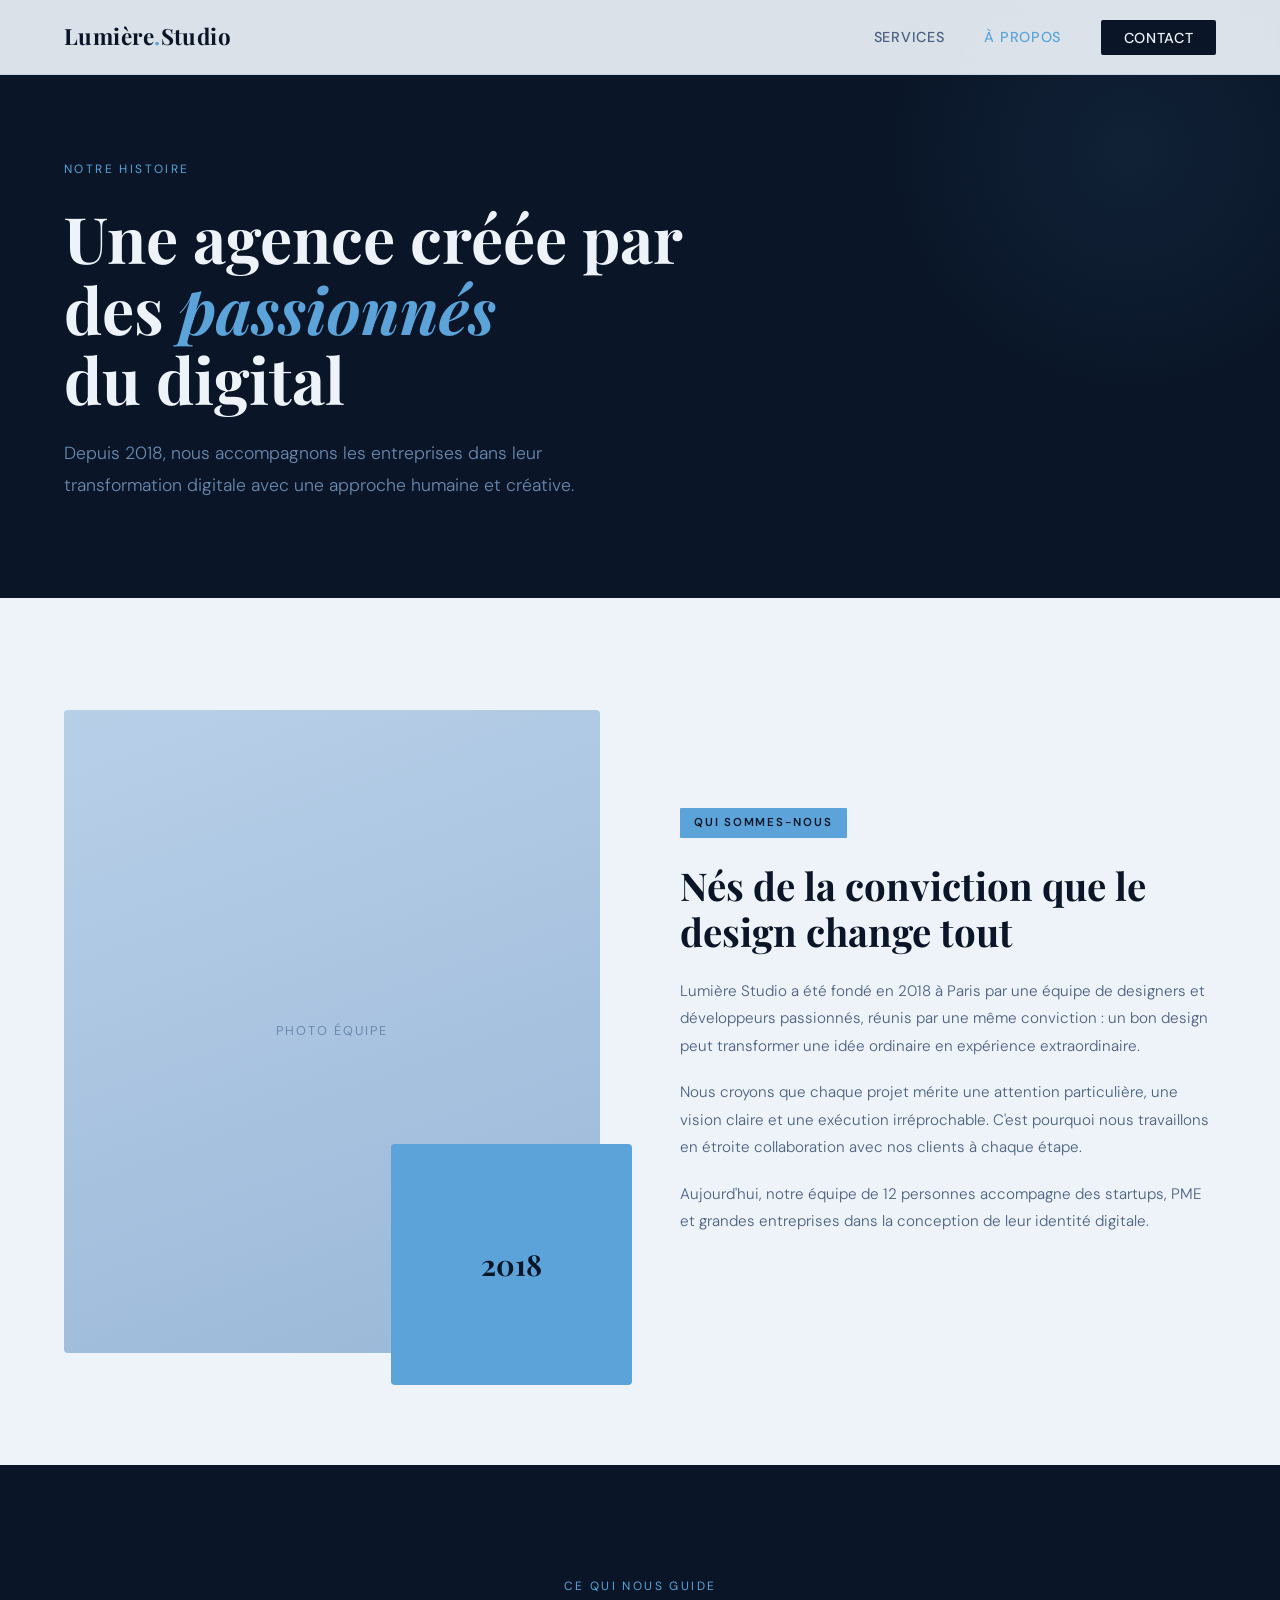
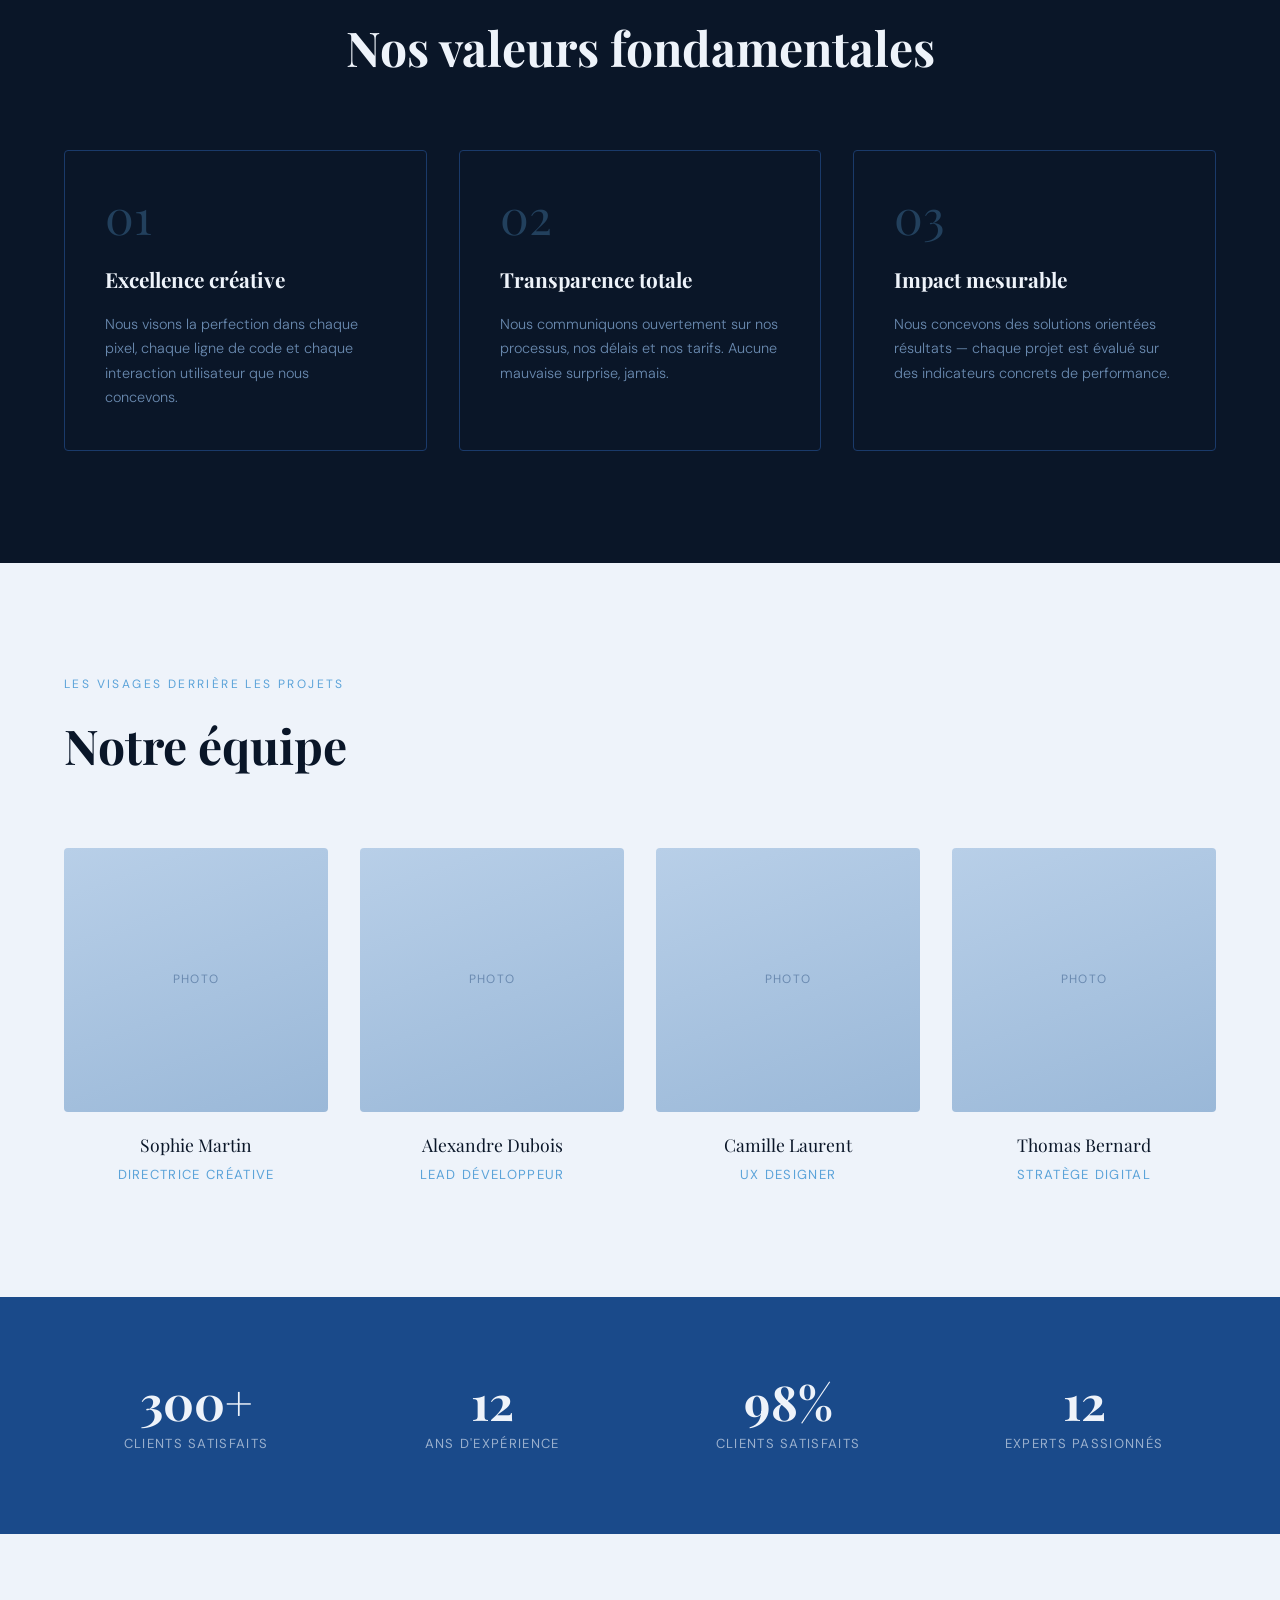
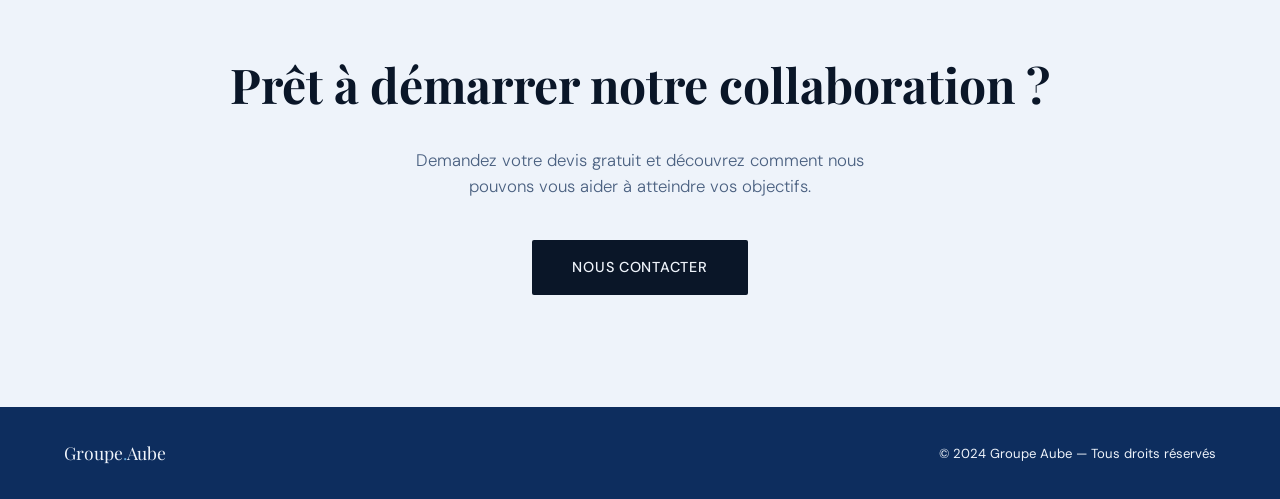
==== about.html @ 418e6ad5 "Jour 1 : Architecture + refonte" ====
<!DOCTYPE html>
<html lang="fr">
<head>
  <meta charset="UTF-8" />
  <meta name="viewport" content="width=device-width, initial-scale=1.0"/>
  <title>À propos — Lumière Studio</title>
  <link href="https://fonts.googleapis.com/css2?family=Playfair+Display:wght@400;700&family=DM+Sans:wght@300;400;500&display=swap" rel="stylesheet"/>
  <style>
    :root {
      --noir:      #0a1628;
      --bleu:      #0d2d5e;
      --bleu-clair: #1a4a8a;
      --creme:     #eef3fa;
      --or:        #5ba3d9;
      --or-clair:  #89c0e8;
      --gris:      #4a6080;
      --blanc:     #ffffff;
    }
    *, *::before, *::after { margin: 0; padding: 0; box-sizing: border-box; }
    html { scroll-behavior: smooth; }
    body {
      font-family: 'DM Sans', sans-serif;
      background-color: var(--creme);
      color: var(--noir);
      font-size: 16px;
      line-height: 1.6;
    }

    /* NAVIGATION */
    nav {
      position: fixed;
      top: 0; left: 0; right: 0;
      z-index: 100;
      display: flex;
      justify-content: space-between;
      align-items: center;
      padding: 1.2rem 4rem;
      background: rgba(238, 243, 250, 0.92);
      backdrop-filter: blur(8px);
      border-bottom: 1px solid rgba(91,163,217,0.2);
    }
    .nav-logo {
      font-family: 'Playfair Display', serif;
      font-size: 1.4rem;
      font-weight: 700;
      color: var(--noir);
      letter-spacing: 0.02em;
      text-decoration: none;
    }
    .nav-logo span { color: var(--or); }
    .nav-links { display: flex; gap: 2.5rem; list-style: none; }
    .nav-links a {
      text-decoration: none;
      color: var(--gris);
      font-size: 0.9rem;
      font-weight: 500;
      letter-spacing: 0.05em;
      text-transform: uppercase;
      transition: color 0.3s;
    }
    .nav-links a:hover { color: var(--or); }
    .nav-links a.active { color: var(--or); }
    .nav-cta {
      background: var(--noir);
      color: var(--creme) !important;
      padding: 0.55rem 1.4rem;
      border-radius: 2px;
    }
    .nav-cta:hover { background: var(--or); color: var(--noir) !important; }

    /* HERO ABOUT */
    .about-hero {
      padding: 10rem 4rem 6rem;
      background: var(--noir);
      color: var(--creme);
      position: relative;
      overflow: hidden;
    }
    .about-hero::before {
      content: '';
      position: absolute;
      top: -100px; right: -100px;
      width: 500px; height: 500px;
      background: radial-gradient(circle, rgba(91,163,217,0.08) 0%, transparent 70%);
    }
    .about-hero-label {
      font-size: 0.75rem;
      letter-spacing: 0.2em;
      text-transform: uppercase;
      color: var(--or);
      margin-bottom: 1.5rem;
      display: block;
    }
    .about-hero h1 {
      font-family: 'Playfair Display', serif;
      font-size: clamp(2.5rem, 5vw, 4rem);
      line-height: 1.1;
      max-width: 700px;
      margin-bottom: 1.5rem;
    }
    .about-hero h1 em { font-style: italic; color: var(--or); }
    .about-hero p {
      color: #6a8ab0;
      font-size: 1.1rem;
      max-width: 550px;
      font-weight: 300;
      line-height: 1.8;
    }

    /* NOTRE HISTOIRE */
    .histoire {
      padding: 7rem 4rem;
      display: grid;
      grid-template-columns: 1fr 1fr;
      gap: 5rem;
      align-items: center;
    }
    .histoire-image {
      position: relative;
    }
    .histoire-image .img-main {
      width: 100%;
      padding-bottom: 120%;
      background: linear-gradient(160deg, #b8cfe8 0%, #9ab8d8 100%);
      border-radius: 4px;
      position: relative;
    }
    .histoire-image .img-main::before {
      content: 'Photo équipe';
      position: absolute;
      top: 50%; left: 50%;
      transform: translate(-50%,-50%);
      font-size: 0.8rem;
      letter-spacing: 0.15em;
      color: #6a8ab0;
      text-transform: uppercase;
    }
    .histoire-image .img-accent {
      position: absolute;
      bottom: -2rem;
      right: -2rem;
      width: 45%;
      padding-bottom: 45%;
      background: var(--or);
      border-radius: 4px;
    }
    .histoire-image .img-accent::before {
      content: '2018';
      position: absolute;
      top: 50%; left: 50%;
      transform: translate(-50%,-50%);
      font-family: 'Playfair Display', serif;
      font-size: 1.8rem;
      font-weight: 700;
      color: var(--noir);
    }
    .histoire-tag {
      display: inline-block;
      background: var(--or);
      color: var(--noir);
      font-size: 0.72rem;
      font-weight: 600;
      letter-spacing: 0.15em;
      text-transform: uppercase;
      padding: 0.35rem 0.9rem;
      border-radius: 1px;
      margin-bottom: 1.5rem;
    }
    .histoire h2 {
      font-family: 'Playfair Display', serif;
      font-size: clamp(1.8rem, 3vw, 2.6rem);
      line-height: 1.2;
      margin-bottom: 1.5rem;
    }
    .histoire p {
      color: var(--gris);
      font-size: 0.95rem;
      line-height: 1.8;
      font-weight: 300;
      margin-bottom: 1.2rem;
    }

    /* VALEURS */
    .valeurs {
      padding: 7rem 4rem;
      background: var(--noir);
      color: var(--creme);
    }
    .valeurs-header {
      text-align: center;
      margin-bottom: 4rem;
    }
    .section-label {
      font-size: 0.75rem;
      letter-spacing: 0.2em;
      text-transform: uppercase;
      color: var(--or);
      margin-bottom: 0.8rem;
      display: block;
    }
    .valeurs-header h2 {
      font-family: 'Playfair Display', serif;
      font-size: clamp(2rem, 4vw, 3rem);
    }
    .valeurs-grid {
      display: grid;
      grid-template-columns: repeat(3, 1fr);
      gap: 2rem;
    }
    .valeur-card {
      padding: 2.5rem;
      border: 1px solid #1a3a6a;
      border-radius: 4px;
      transition: border-color 0.3s;
    }
    .valeur-card:hover { border-color: var(--or); }
    .valeur-number {
      font-family: 'Playfair Display', serif;
      font-size: 3rem;
      color: var(--or);
      opacity: 0.3;
      line-height: 1;
      margin-bottom: 1.5rem;
    }
    .valeur-card h3 {
      font-family: 'Playfair Display', serif;
      font-size: 1.3rem;
      margin-bottom: 1rem;
      color: var(--creme);
    }
    .valeur-card p { font-size: 0.9rem; color: #6a8ab0; line-height: 1.7; font-weight: 300; }

    /* EQUIPE */
    .equipe {
      padding: 7rem 4rem;
    }
    .equipe-header { margin-bottom: 4rem; }
    .equipe-header h2 {
      font-family: 'Playfair Display', serif;
      font-size: clamp(2rem, 4vw, 3rem);
      margin-top: 0.5rem;
    }
    .equipe-grid {
      display: grid;
      grid-template-columns: repeat(4, 1fr);
      gap: 2rem;
    }
    .membre-card { text-align: center; }
    .membre-photo {
      width: 100%;
      padding-bottom: 100%;
      background: linear-gradient(160deg, #b8cfe8 0%, #9ab8d8 100%);
      border-radius: 4px;
      position: relative;
      margin-bottom: 1.2rem;
      overflow: hidden;
    }
    .membre-photo::before {
      content: 'Photo';
      position: absolute;
      top: 50%; left: 50%;
      transform: translate(-50%,-50%);
      font-size: 0.75rem;
      letter-spacing: 0.1em;
      color: #6a8ab0;
      text-transform: uppercase;
    }
    .membre-nom {
      font-family: 'Playfair Display', serif;
      font-size: 1.1rem;
      margin-bottom: 0.3rem;
    }
    .membre-role {
      font-size: 0.82rem;
      color: var(--or);
      letter-spacing: 0.1em;
      text-transform: uppercase;
    }

    /* CHIFFRES */
    .chiffres {
      padding: 5rem 4rem;
      background: var(--bleu-clair);
    }
    .chiffres-grid {
      display: grid;
      grid-template-columns: repeat(4, 1fr);
      gap: 2rem;
      text-align: center;
    }
    .chiffre-value {
      font-family: 'Playfair Display', serif;
      font-size: 3rem;
      font-weight: 700;
      color: var(--creme);
      line-height: 1;
      margin-bottom: 0.5rem;
    }
    .chiffre-label {
      font-size: 0.82rem;
      color: rgba(238,243,250,0.6);
      text-transform: uppercase;
      letter-spacing: 0.1em;
    }

    /* CTA */
    .cta-section {
      padding: 7rem 4rem;
      text-align: center;
      background: var(--creme);
    }
    .cta-section h2 {
      font-family: 'Playfair Display', serif;
      font-size: clamp(2rem, 4vw, 3rem);
      margin-bottom: 1.5rem;
    }
    .cta-section p {
      color: var(--gris);
      font-size: 1.05rem;
      max-width: 500px;
      margin: 0 auto 2.5rem;
      font-weight: 300;
    }
    .btn-primary {
      background: var(--noir);
      color: var(--creme);
      padding: 1rem 2.5rem;
      text-decoration: none;
      font-size: 0.9rem;
      font-weight: 500;
      letter-spacing: 0.05em;
      text-transform: uppercase;
      border-radius: 2px;
      transition: background 0.3s;
      display: inline-block;
    }
    .btn-primary:hover { background: var(--or); color: var(--noir); }

    /* FOOTER */
    footer {
      background: var(--bleu);
      color: var(--creme);
      padding: 2rem 4rem;
      display: flex;
      justify-content: space-between;
      align-items: center;
      font-size: 0.82rem;
    }
    footer .footer-logo { font-family: 'Playfair Display', serif; color: var(--creme); font-size: 1.1rem; }
    footer .footer-logo span { color: var(--or); }
  </style>
</head>
<body>

  <!-- NAVIGATION -->
  <nav>
    <a href="index.html" class="nav-logo">Lumière<span>.</span>Studio</a>
    <ul class="nav-links">
      <li><a href="index.html#services">Services</a></li>
      <li><a href="about.html" class="active">À propos</a></li>
      <li><a href="index.html#contact" class="nav-cta">Contact</a></li>
    </ul>
  </nav>

  <!-- HERO -->
  <section class="about-hero">
    <span class="about-hero-label">Notre histoire</span>
    <h1>Une agence créée par<br>des <em>passionnés</em><br>du digital</h1>
    <p>Depuis 2018, nous accompagnons les entreprises dans leur transformation digitale avec une approche humaine et créative.</p>
  </section>

  <!-- NOTRE HISTOIRE -->
  <section class="histoire">
    <div class="histoire-image">
      <div class="img-main"></div>
      <div class="img-accent"></div>
    </div>
    <div class="histoire-texte">
      <span class="histoire-tag">Qui sommes-nous</span>
      <h2>Nés de la conviction que le design change tout</h2>
      <p>Lumière Studio a été fondé en 2018 à Paris par une équipe de designers et développeurs passionnés, réunis par une même conviction : un bon design peut transformer une idée ordinaire en expérience extraordinaire.</p>
      <p>Nous croyons que chaque projet mérite une attention particulière, une vision claire et une exécution irréprochable. C'est pourquoi nous travaillons en étroite collaboration avec nos clients à chaque étape.</p>
      <p>Aujourd'hui, notre équipe de 12 personnes accompagne des startups, PME et grandes entreprises dans la conception de leur identité digitale.</p>
    </div>
  </section>

  <!-- VALEURS -->
  <section class="valeurs">
    <div class="valeurs-header">
      <span class="section-label">Ce qui nous guide</span>
      <h2>Nos valeurs fondamentales</h2>
    </div>
    <div class="valeurs-grid">
      <div class="valeur-card">
        <div class="valeur-number">01</div>
        <h3>Excellence créative</h3>
        <p>Nous visons la perfection dans chaque pixel, chaque ligne de code et chaque interaction utilisateur que nous concevons.</p>
      </div>
      <div class="valeur-card">
        <div class="valeur-number">02</div>
        <h3>Transparence totale</h3>
        <p>Nous communiquons ouvertement sur nos processus, nos délais et nos tarifs. Aucune mauvaise surprise, jamais.</p>
      </div>
      <div class="valeur-card">
        <div class="valeur-number">03</div>
        <h3>Impact mesurable</h3>
        <p>Nous concevons des solutions orientées résultats — chaque projet est évalué sur des indicateurs concrets de performance.</p>
      </div>
    </div>
  </section>

  <!-- EQUIPE -->
  <section class="equipe">
    <div class="equipe-header">
      <span class="section-label">Les visages derrière les projets</span>
      <h2>Notre équipe</h2>
    </div>
    <div class="equipe-grid">
      <div class="membre-card">
        <div class="membre-photo"></div>
        <div class="membre-nom">Sophie Martin</div>
        <div class="membre-role">Directrice Créative</div>
      </div>
      <div class="membre-card">
        <div class="membre-photo"></div>
        <div class="membre-nom">Alexandre Dubois</div>
        <div class="membre-role">Lead Développeur</div>
      </div>
      <div class="membre-card">
        <div class="membre-photo"></div>
        <div class="membre-nom">Camille Laurent</div>
        <div class="membre-role">UX Designer</div>
      </div>
      <div class="membre-card">
        <div class="membre-photo"></div>
        <div class="membre-nom">Thomas Bernard</div>
        <div class="membre-role">Stratège Digital</div>
      </div>
    </div>
  </section>

  <!-- CHIFFRES -->
  <section class="chiffres">
    <div class="chiffres-grid">
      <div>
        <div class="chiffre-value">300+</div>
        <div class="chiffre-label">Clients satisfaits</div>
      </div>
      <div>
        <div class="chiffre-value">12</div>
        <div class="chiffre-label">Ans d'expérience</div>
      </div>
      <div>
        <div class="chiffre-value">98%</div>
        <div class="chiffre-label">Clients satisfaits</div>
      </div>
      <div>
        <div class="chiffre-value">12</div>
        <div class="chiffre-label">Experts passionnés</div>
      </div>
    </div>
  </section>

  <!-- CTA -->
  <section class="cta-section">
    <h2>Prêt à démarrer notre collaboration ?</h2>
    <p>Demandez votre devis gratuit et découvrez comment nous pouvons vous aider à atteindre vos objectifs.</p>
    <a href="index.html#contact" class="btn-primary">Nous contacter</a>
  </section>

  <!-- FOOTER -->
  <footer>
    <span class="footer-logo">Groupe<span>.</span>Aube</span>
    <span>© 2024 Groupe Aube — Tous droits réservés</span>
  </footer>

  <script>
    window.addEventListener('scroll', function() {
      const nav = document.querySelector('nav');
      nav.style.boxShadow = window.scrollY > 50 ? '0 2px 20px rgba(0,0,0,0.08)' : 'none';
    });

    document.querySelectorAll('a[href="index.html#contact"]').forEach(btn => {
      btn.addEventListener('click', function(e) {
        if (window.location.pathname.includes('about')) return;
        e.preventDefault();
        document.getElementById('contact').scrollIntoView({ behavior: 'smooth' });
      });
    });
  </script>

</body>
</html>
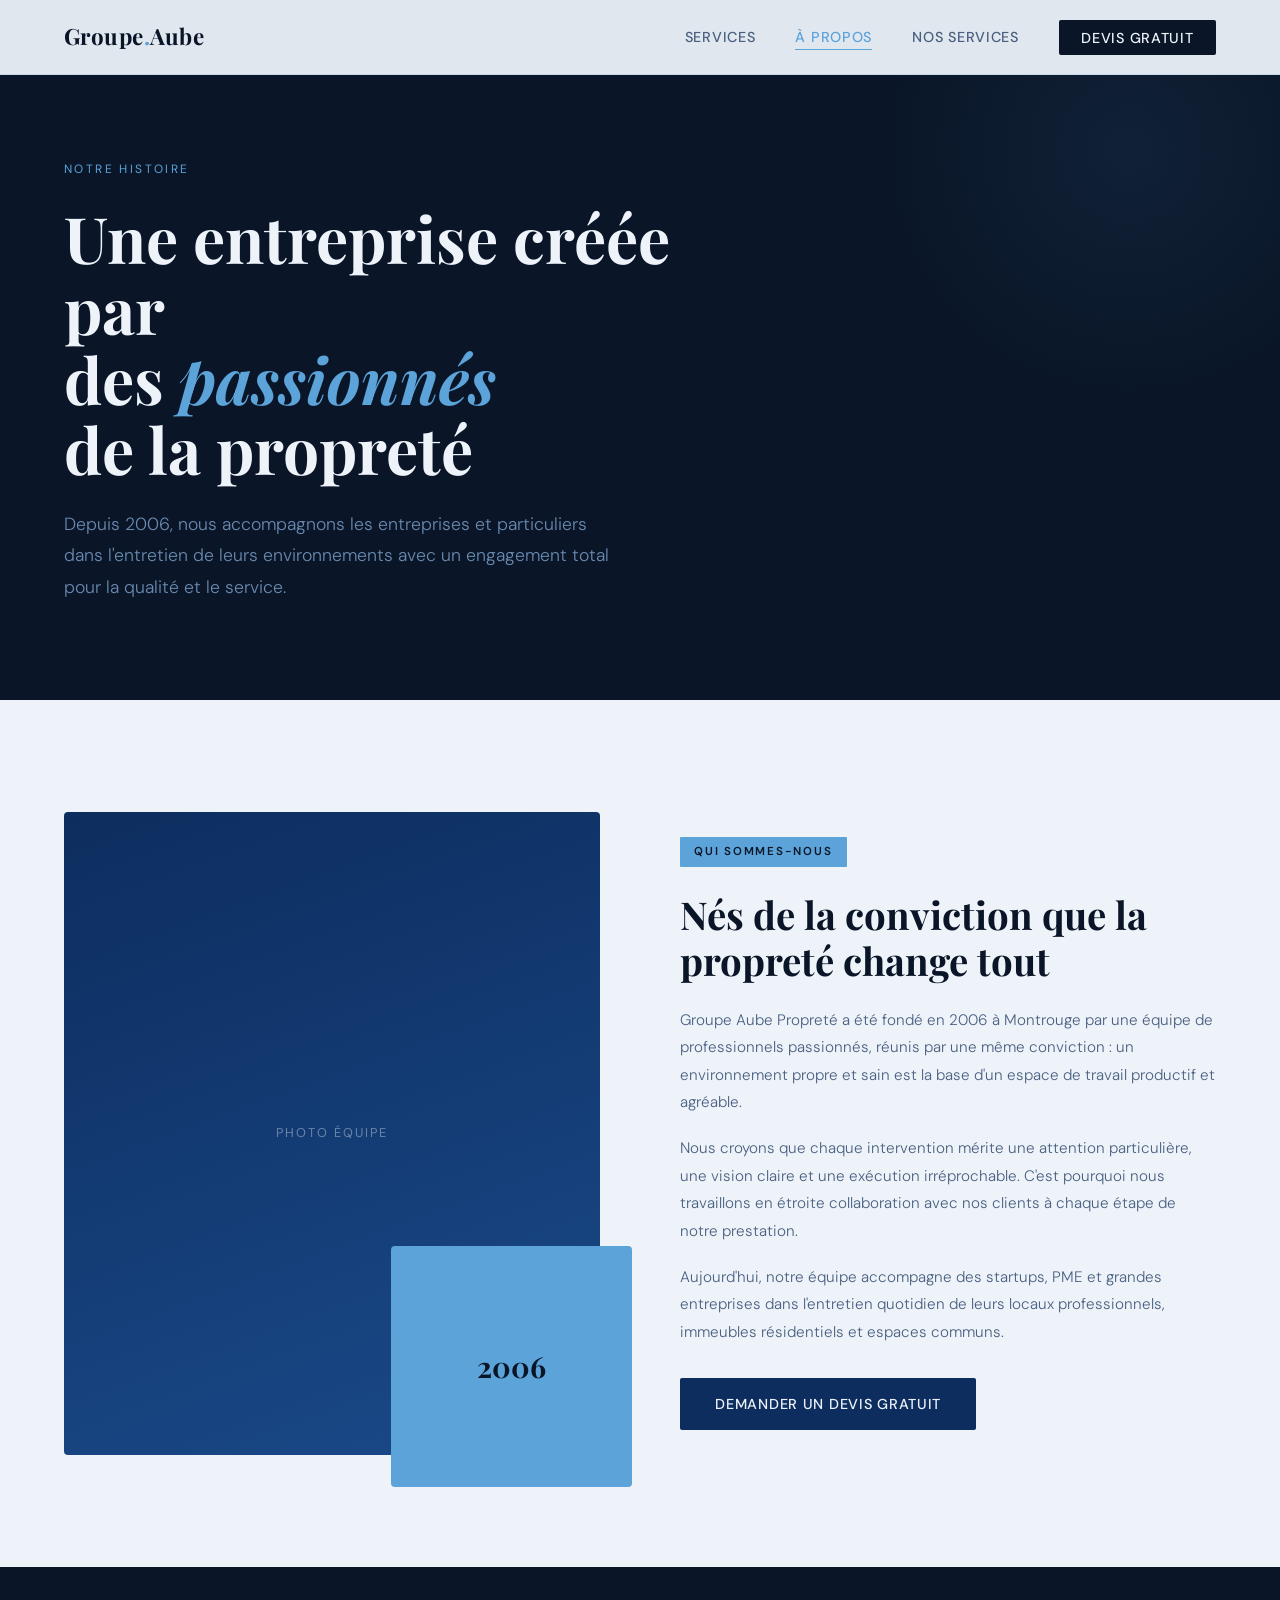
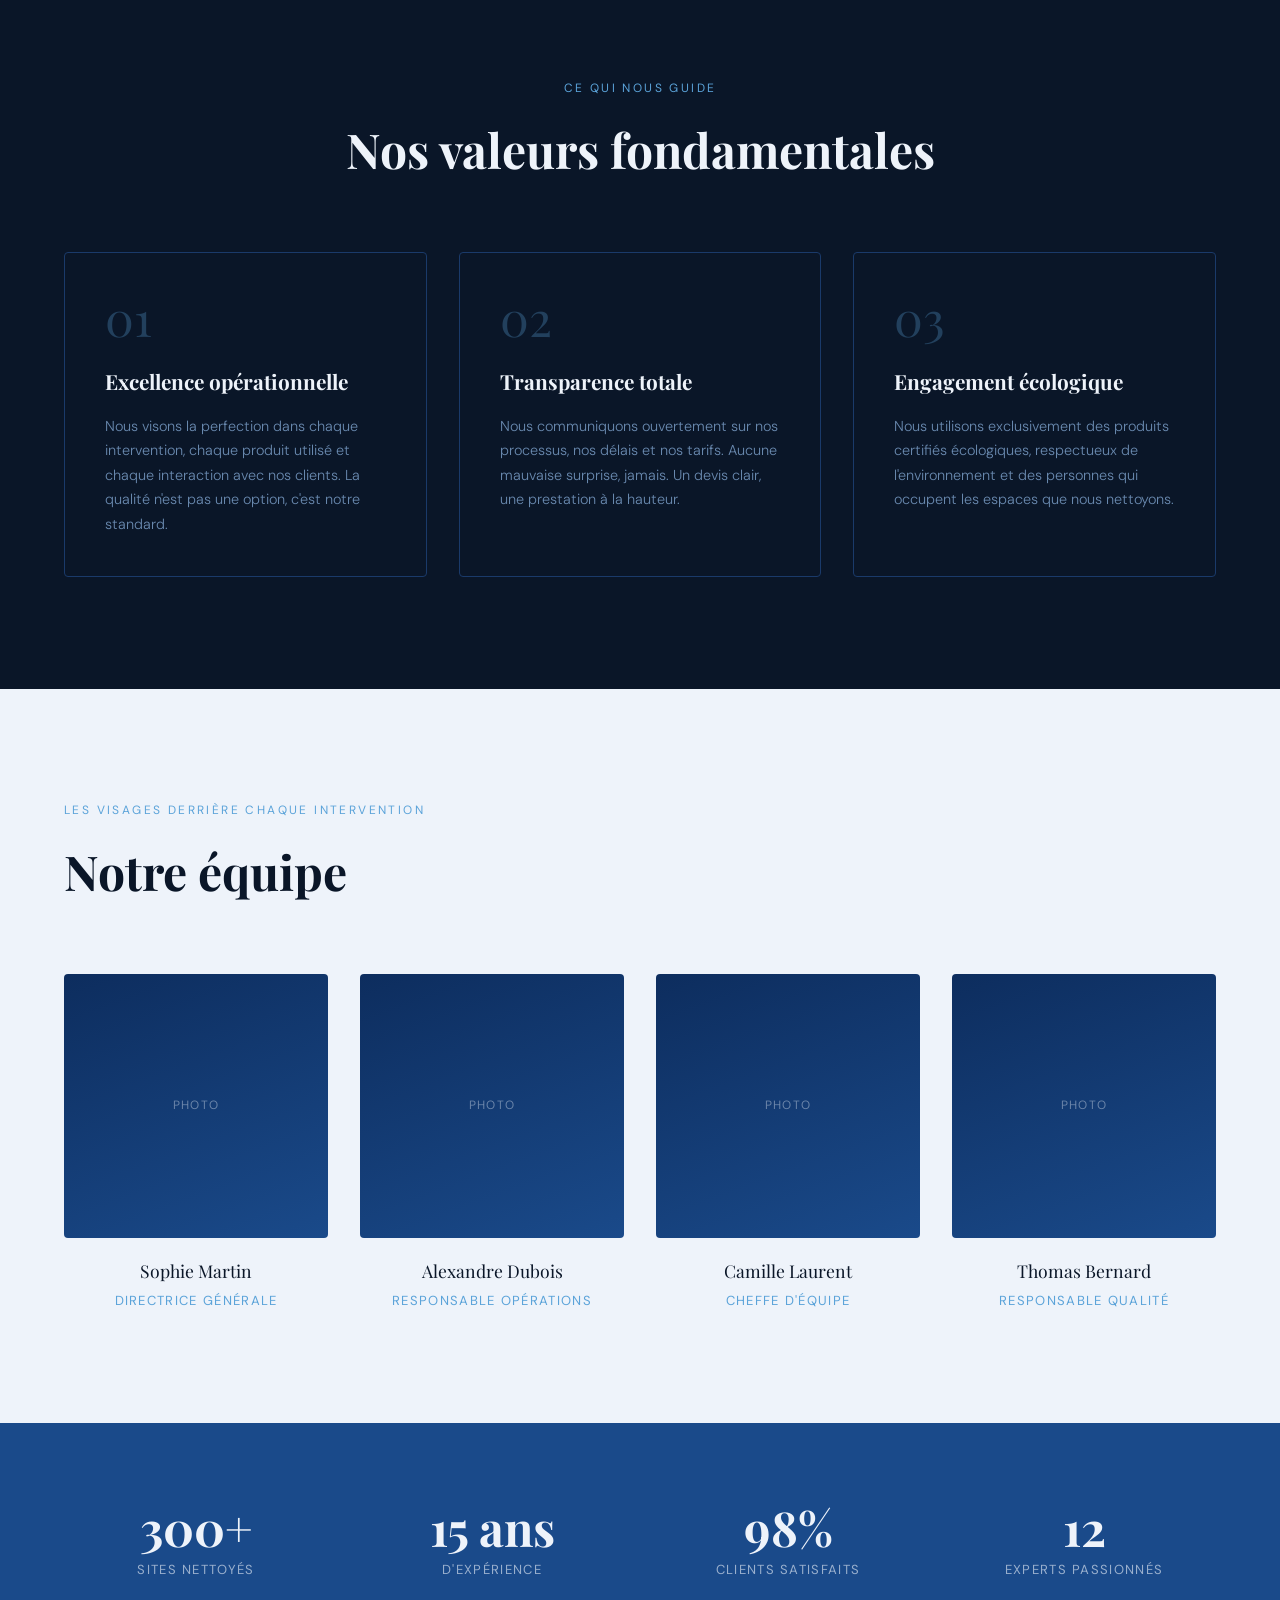
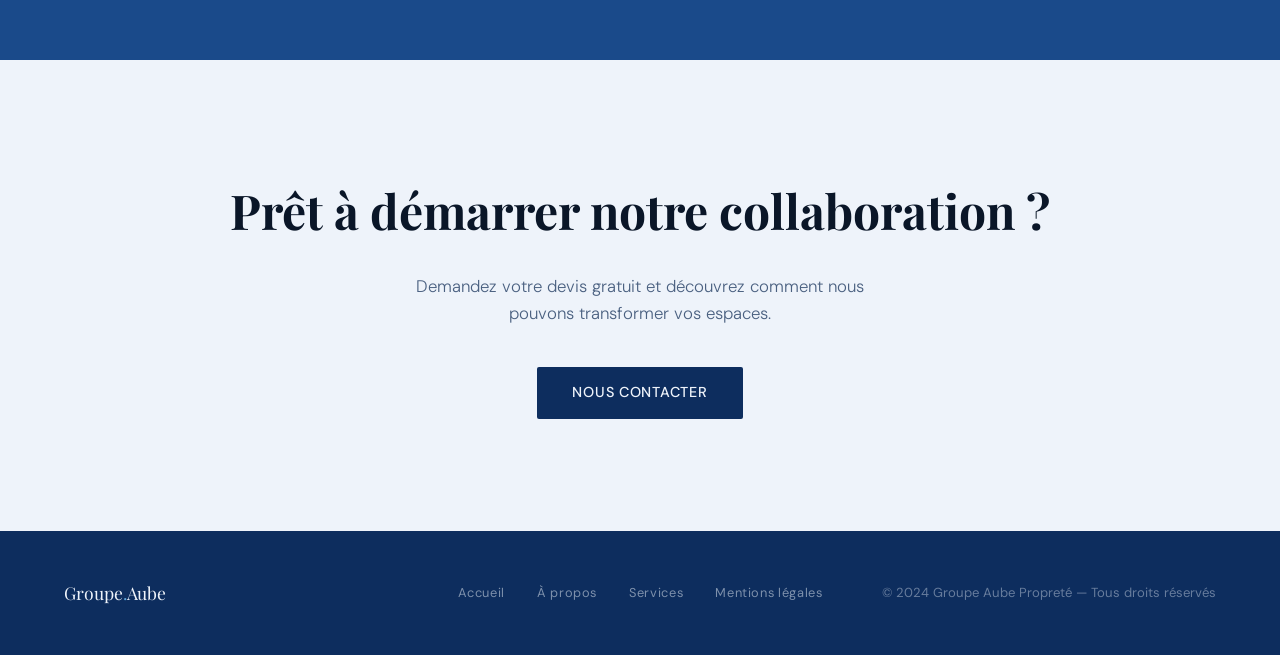
==== commit 4d5de4b1: "Jour 2 : about.html refonte + services.html création" ====
--- a/about.html
+++ b/about.html
@@ -3,384 +3,62 @@
 <head>
   <meta charset="UTF-8" />
   <meta name="viewport" content="width=device-width, initial-scale=1.0"/>
-  <title>À propos — Lumière Studio</title>
+  <title>À propos — Groupe Aube Propreté</title>
+  <meta name="description" content="Découvrez l'histoire, les valeurs et l'équipe de Groupe Aube Propreté, spécialiste du nettoyage professionnel depuis 2006 à Montrouge et Paris."/>
   <link href="https://fonts.googleapis.com/css2?family=Playfair+Display:wght@400;700&family=DM+Sans:wght@300;400;500&display=swap" rel="stylesheet"/>
+  <link rel="stylesheet" href="assets/css/style.css"/>
   <style>
-    :root {
-      --noir:      #0a1628;
-      --bleu:      #0d2d5e;
-      --bleu-clair: #1a4a8a;
-      --creme:     #eef3fa;
-      --or:        #5ba3d9;
-      --or-clair:  #89c0e8;
-      --gris:      #4a6080;
-      --blanc:     #ffffff;
+    .fade-in {
+      opacity: 0;
+      transform: translateY(20px);
+      transition: opacity 0.6s ease, transform 0.6s ease;
     }
-    *, *::before, *::after { margin: 0; padding: 0; box-sizing: border-box; }
-    html { scroll-behavior: smooth; }
-    body {
-      font-family: 'DM Sans', sans-serif;
-      background-color: var(--creme);
-      color: var(--noir);
-      font-size: 16px;
-      line-height: 1.6;
+    .fade-in.visible {
+      opacity: 1;
+      transform: translateY(0);
     }
-
-    /* NAVIGATION */
-    nav {
-      position: fixed;
-      top: 0; left: 0; right: 0;
-      z-index: 100;
-      display: flex;
-      justify-content: space-between;
-      align-items: center;
-      padding: 1.2rem 4rem;
-      background: rgba(238, 243, 250, 0.92);
-      backdrop-filter: blur(8px);
-      border-bottom: 1px solid rgba(91,163,217,0.2);
-    }
-    .nav-logo {
-      font-family: 'Playfair Display', serif;
-      font-size: 1.4rem;
-      font-weight: 700;
-      color: var(--noir);
-      letter-spacing: 0.02em;
-      text-decoration: none;
-    }
-    .nav-logo span { color: var(--or); }
-    .nav-links { display: flex; gap: 2.5rem; list-style: none; }
-    .nav-links a {
-      text-decoration: none;
-      color: var(--gris);
-      font-size: 0.9rem;
-      font-weight: 500;
-      letter-spacing: 0.05em;
-      text-transform: uppercase;
-      transition: color 0.3s;
-    }
-    .nav-links a:hover { color: var(--or); }
-    .nav-links a.active { color: var(--or); }
-    .nav-cta {
-      background: var(--noir);
-      color: var(--creme) !important;
-      padding: 0.55rem 1.4rem;
-      border-radius: 2px;
-    }
-    .nav-cta:hover { background: var(--or); color: var(--noir) !important; }
-
-    /* HERO ABOUT */
-    .about-hero {
-      padding: 10rem 4rem 6rem;
-      background: var(--noir);
-      color: var(--creme);
-      position: relative;
-      overflow: hidden;
-    }
-    .about-hero::before {
-      content: '';
-      position: absolute;
-      top: -100px; right: -100px;
-      width: 500px; height: 500px;
-      background: radial-gradient(circle, rgba(91,163,217,0.08) 0%, transparent 70%);
-    }
-    .about-hero-label {
-      font-size: 0.75rem;
-      letter-spacing: 0.2em;
-      text-transform: uppercase;
-      color: var(--or);
-      margin-bottom: 1.5rem;
-      display: block;
-    }
-    .about-hero h1 {
-      font-family: 'Playfair Display', serif;
-      font-size: clamp(2.5rem, 5vw, 4rem);
-      line-height: 1.1;
-      max-width: 700px;
-      margin-bottom: 1.5rem;
-    }
-    .about-hero h1 em { font-style: italic; color: var(--or); }
-    .about-hero p {
-      color: #6a8ab0;
-      font-size: 1.1rem;
-      max-width: 550px;
-      font-weight: 300;
-      line-height: 1.8;
-    }
-
-    /* NOTRE HISTOIRE */
-    .histoire {
-      padding: 7rem 4rem;
-      display: grid;
-      grid-template-columns: 1fr 1fr;
-      gap: 5rem;
-      align-items: center;
-    }
-    .histoire-image {
-      position: relative;
-    }
-    .histoire-image .img-main {
-      width: 100%;
-      padding-bottom: 120%;
-      background: linear-gradient(160deg, #b8cfe8 0%, #9ab8d8 100%);
-      border-radius: 4px;
-      position: relative;
-    }
-    .histoire-image .img-main::before {
-      content: 'Photo équipe';
-      position: absolute;
-      top: 50%; left: 50%;
-      transform: translate(-50%,-50%);
-      font-size: 0.8rem;
-      letter-spacing: 0.15em;
-      color: #6a8ab0;
-      text-transform: uppercase;
-    }
-    .histoire-image .img-accent {
-      position: absolute;
-      bottom: -2rem;
-      right: -2rem;
-      width: 45%;
-      padding-bottom: 45%;
-      background: var(--or);
-      border-radius: 4px;
-    }
-    .histoire-image .img-accent::before {
-      content: '2018';
-      position: absolute;
-      top: 50%; left: 50%;
-      transform: translate(-50%,-50%);
-      font-family: 'Playfair Display', serif;
-      font-size: 1.8rem;
-      font-weight: 700;
-      color: var(--noir);
-    }
-    .histoire-tag {
-      display: inline-block;
-      background: var(--or);
-      color: var(--noir);
-      font-size: 0.72rem;
-      font-weight: 600;
-      letter-spacing: 0.15em;
-      text-transform: uppercase;
-      padding: 0.35rem 0.9rem;
-      border-radius: 1px;
-      margin-bottom: 1.5rem;
-    }
-    .histoire h2 {
-      font-family: 'Playfair Display', serif;
-      font-size: clamp(1.8rem, 3vw, 2.6rem);
-      line-height: 1.2;
-      margin-bottom: 1.5rem;
-    }
-    .histoire p {
-      color: var(--gris);
-      font-size: 0.95rem;
-      line-height: 1.8;
-      font-weight: 300;
-      margin-bottom: 1.2rem;
-    }
-
-    /* VALEURS */
-    .valeurs {
-      padding: 7rem 4rem;
-      background: var(--noir);
-      color: var(--creme);
-    }
-    .valeurs-header {
-      text-align: center;
-      margin-bottom: 4rem;
-    }
-    .section-label {
-      font-size: 0.75rem;
-      letter-spacing: 0.2em;
-      text-transform: uppercase;
-      color: var(--or);
-      margin-bottom: 0.8rem;
-      display: block;
-    }
-    .valeurs-header h2 {
-      font-family: 'Playfair Display', serif;
-      font-size: clamp(2rem, 4vw, 3rem);
-    }
-    .valeurs-grid {
-      display: grid;
-      grid-template-columns: repeat(3, 1fr);
-      gap: 2rem;
-    }
-    .valeur-card {
-      padding: 2.5rem;
-      border: 1px solid #1a3a6a;
-      border-radius: 4px;
-      transition: border-color 0.3s;
-    }
-    .valeur-card:hover { border-color: var(--or); }
-    .valeur-number {
-      font-family: 'Playfair Display', serif;
-      font-size: 3rem;
-      color: var(--or);
-      opacity: 0.3;
-      line-height: 1;
-      margin-bottom: 1.5rem;
-    }
-    .valeur-card h3 {
-      font-family: 'Playfair Display', serif;
-      font-size: 1.3rem;
-      margin-bottom: 1rem;
-      color: var(--creme);
-    }
-    .valeur-card p { font-size: 0.9rem; color: #6a8ab0; line-height: 1.7; font-weight: 300; }
-
-    /* EQUIPE */
-    .equipe {
-      padding: 7rem 4rem;
-    }
-    .equipe-header { margin-bottom: 4rem; }
-    .equipe-header h2 {
-      font-family: 'Playfair Display', serif;
-      font-size: clamp(2rem, 4vw, 3rem);
-      margin-top: 0.5rem;
-    }
-    .equipe-grid {
-      display: grid;
-      grid-template-columns: repeat(4, 1fr);
-      gap: 2rem;
-    }
-    .membre-card { text-align: center; }
-    .membre-photo {
-      width: 100%;
-      padding-bottom: 100%;
-      background: linear-gradient(160deg, #b8cfe8 0%, #9ab8d8 100%);
-      border-radius: 4px;
-      position: relative;
-      margin-bottom: 1.2rem;
-      overflow: hidden;
-    }
-    .membre-photo::before {
-      content: 'Photo';
-      position: absolute;
-      top: 50%; left: 50%;
-      transform: translate(-50%,-50%);
-      font-size: 0.75rem;
-      letter-spacing: 0.1em;
-      color: #6a8ab0;
-      text-transform: uppercase;
-    }
-    .membre-nom {
-      font-family: 'Playfair Display', serif;
-      font-size: 1.1rem;
-      margin-bottom: 0.3rem;
-    }
-    .membre-role {
-      font-size: 0.82rem;
-      color: var(--or);
-      letter-spacing: 0.1em;
-      text-transform: uppercase;
-    }
-
-    /* CHIFFRES */
-    .chiffres {
-      padding: 5rem 4rem;
-      background: var(--bleu-clair);
-    }
-    .chiffres-grid {
-      display: grid;
-      grid-template-columns: repeat(4, 1fr);
-      gap: 2rem;
-      text-align: center;
-    }
-    .chiffre-value {
-      font-family: 'Playfair Display', serif;
-      font-size: 3rem;
-      font-weight: 700;
-      color: var(--creme);
-      line-height: 1;
-      margin-bottom: 0.5rem;
-    }
-    .chiffre-label {
-      font-size: 0.82rem;
-      color: rgba(238,243,250,0.6);
-      text-transform: uppercase;
-      letter-spacing: 0.1em;
-    }
-
-    /* CTA */
-    .cta-section {
-      padding: 7rem 4rem;
-      text-align: center;
-      background: var(--creme);
-    }
-    .cta-section h2 {
-      font-family: 'Playfair Display', serif;
-      font-size: clamp(2rem, 4vw, 3rem);
-      margin-bottom: 1.5rem;
-    }
-    .cta-section p {
-      color: var(--gris);
-      font-size: 1.05rem;
-      max-width: 500px;
-      margin: 0 auto 2.5rem;
-      font-weight: 300;
-    }
-    .btn-primary {
-      background: var(--noir);
-      color: var(--creme);
-      padding: 1rem 2.5rem;
-      text-decoration: none;
-      font-size: 0.9rem;
-      font-weight: 500;
-      letter-spacing: 0.05em;
-      text-transform: uppercase;
-      border-radius: 2px;
-      transition: background 0.3s;
-      display: inline-block;
-    }
-    .btn-primary:hover { background: var(--or); color: var(--noir); }
-
-    /* FOOTER */
-    footer {
-      background: var(--bleu);
-      color: var(--creme);
-      padding: 2rem 4rem;
-      display: flex;
-      justify-content: space-between;
-      align-items: center;
-      font-size: 0.82rem;
-    }
-    footer .footer-logo { font-family: 'Playfair Display', serif; color: var(--creme); font-size: 1.1rem; }
-    footer .footer-logo span { color: var(--or); }
   </style>
 </head>
 <body>
 
   <!-- NAVIGATION -->
   <nav>
-    <a href="index.html" class="nav-logo">Lumière<span>.</span>Studio</a>
+    <a href="index.html" class="nav-logo">Groupe<span>.</span>Aube</a>
+    <button class="nav-toggle" aria-label="Ouvrir le menu" aria-expanded="false">
+      <span></span>
+      <span></span>
+      <span></span>
+    </button>
     <ul class="nav-links">
       <li><a href="index.html#services">Services</a></li>
       <li><a href="about.html" class="active">À propos</a></li>
-      <li><a href="index.html#contact" class="nav-cta">Contact</a></li>
+      <li><a href="services.html">Nos services</a></li>
+      <li><a href="index.html#contact" class="nav-cta">Devis gratuit</a></li>
     </ul>
   </nav>
 
   <!-- HERO -->
-  <section class="about-hero">
-    <span class="about-hero-label">Notre histoire</span>
-    <h1>Une agence créée par<br>des <em>passionnés</em><br>du digital</h1>
-    <p>Depuis 2018, nous accompagnons les entreprises dans leur transformation digitale avec une approche humaine et créative.</p>
+  <section class="page-hero">
+    <span class="page-hero-label">Notre histoire</span>
+    <h1>Une entreprise créée par<br>des <em>passionnés</em><br>de la propreté</h1>
+    <p>Depuis 2006, nous accompagnons les entreprises et particuliers dans l'entretien de leurs environnements avec un engagement total pour la qualité et le service.</p>
   </section>
 
   <!-- NOTRE HISTOIRE -->
   <section class="histoire">
-    <div class="histoire-image">
+    <div class="histoire-image fade-in">
       <div class="img-main"></div>
       <div class="img-accent"></div>
     </div>
-    <div class="histoire-texte">
+    <div class="histoire-texte fade-in">
       <span class="histoire-tag">Qui sommes-nous</span>
-      <h2>Nés de la conviction que le design change tout</h2>
-      <p>Lumière Studio a été fondé en 2018 à Paris par une équipe de designers et développeurs passionnés, réunis par une même conviction : un bon design peut transformer une idée ordinaire en expérience extraordinaire.</p>
-      <p>Nous croyons que chaque projet mérite une attention particulière, une vision claire et une exécution irréprochable. C'est pourquoi nous travaillons en étroite collaboration avec nos clients à chaque étape.</p>
-      <p>Aujourd'hui, notre équipe de 12 personnes accompagne des startups, PME et grandes entreprises dans la conception de leur identité digitale.</p>
+      <h2>Nés de la conviction que la propreté change tout</h2>
+      <p>Groupe Aube Propreté a été fondé en 2006 à Montrouge par une équipe de professionnels passionnés, réunis par une même conviction : un environnement propre et sain est la base d'un espace de travail productif et agréable.</p>
+      <p>Nous croyons que chaque intervention mérite une attention particulière, une vision claire et une exécution irréprochable. C'est pourquoi nous travaillons en étroite collaboration avec nos clients à chaque étape de notre prestation.</p>
+      <p>Aujourd'hui, notre équipe accompagne des startups, PME et grandes entreprises dans l'entretien quotidien de leurs locaux professionnels, immeubles résidentiels et espaces communs.</p>
+      <div style="margin-top: 2rem;">
+        <a href="index.html#contact" class="btn-primary">Demander un devis gratuit</a>
+      </div>
     </div>
   </section>
 
@@ -391,70 +69,70 @@
       <h2>Nos valeurs fondamentales</h2>
     </div>
     <div class="valeurs-grid">
-      <div class="valeur-card">
+      <div class="valeur-card fade-in">
         <div class="valeur-number">01</div>
-        <h3>Excellence créative</h3>
-        <p>Nous visons la perfection dans chaque pixel, chaque ligne de code et chaque interaction utilisateur que nous concevons.</p>
+        <h3>Excellence opérationnelle</h3>
+        <p>Nous visons la perfection dans chaque intervention, chaque produit utilisé et chaque interaction avec nos clients. La qualité n'est pas une option, c'est notre standard.</p>
       </div>
-      <div class="valeur-card">
+      <div class="valeur-card fade-in">
         <div class="valeur-number">02</div>
         <h3>Transparence totale</h3>
-        <p>Nous communiquons ouvertement sur nos processus, nos délais et nos tarifs. Aucune mauvaise surprise, jamais.</p>
+        <p>Nous communiquons ouvertement sur nos processus, nos délais et nos tarifs. Aucune mauvaise surprise, jamais. Un devis clair, une prestation à la hauteur.</p>
       </div>
-      <div class="valeur-card">
+      <div class="valeur-card fade-in">
         <div class="valeur-number">03</div>
-        <h3>Impact mesurable</h3>
-        <p>Nous concevons des solutions orientées résultats — chaque projet est évalué sur des indicateurs concrets de performance.</p>
+        <h3>Engagement écologique</h3>
+        <p>Nous utilisons exclusivement des produits certifiés écologiques, respectueux de l'environnement et des personnes qui occupent les espaces que nous nettoyons.</p>
       </div>
     </div>
   </section>
 
-  <!-- EQUIPE -->
+  <!-- ÉQUIPE -->
   <section class="equipe">
     <div class="equipe-header">
-      <span class="section-label">Les visages derrière les projets</span>
+      <span class="section-label">Les visages derrière chaque intervention</span>
       <h2>Notre équipe</h2>
     </div>
     <div class="equipe-grid">
-      <div class="membre-card">
+      <div class="membre-card fade-in">
         <div class="membre-photo"></div>
         <div class="membre-nom">Sophie Martin</div>
-        <div class="membre-role">Directrice Créative</div>
+        <div class="membre-role">Directrice Générale</div>
       </div>
-      <div class="membre-card">
+      <div class="membre-card fade-in">
         <div class="membre-photo"></div>
         <div class="membre-nom">Alexandre Dubois</div>
-        <div class="membre-role">Lead Développeur</div>
+        <div class="membre-role">Responsable Opérations</div>
       </div>
-      <div class="membre-card">
+      <div class="membre-card fade-in">
         <div class="membre-photo"></div>
         <div class="membre-nom">Camille Laurent</div>
-        <div class="membre-role">UX Designer</div>
+        <div class="membre-role">Cheffe d'équipe</div>
       </div>
-      <div class="membre-card">
+      <div class="membre-card fade-in">
         <div class="membre-photo"></div>
         <div class="membre-nom">Thomas Bernard</div>
-        <div class="membre-role">Stratège Digital</div>
+        <div class="membre-role">Responsable Qualité</div>
       </div>
     </div>
   </section>
 
-  <!-- CHIFFRES -->
+  <!-- CHIFFRES CLÉS -->
   <section class="chiffres">
     <div class="chiffres-grid">
-      <div>
+      <div class="fade-in">
         <div class="chiffre-value">300+</div>
-        <div class="chiffre-label">Clients satisfaits</div>
+        <div class="chiffre-label">Sites nettoyés</div>
       </div>
-      <div>
-        <div class="chiffre-value">12</div>
-        <div class="chiffre-label">Ans d'expérience</div>
+      <div class="fade-in">
+        <div class="chiffre-value">15 ans</div>
+        <div class="chiffre-label">D'expérience</div>
       </div>
-      <div>
+      <div class="fade-in">
         <div class="chiffre-value">98%</div>
         <div class="chiffre-label">Clients satisfaits</div>
       </div>
-      <div>
+      <div class="fade-in">
         <div class="chiffre-value">12</div>
         <div class="chiffre-label">Experts passionnés</div>
       </div>
@@ -464,30 +142,23 @@
   <!-- CTA -->
   <section class="cta-section">
     <h2>Prêt à démarrer notre collaboration ?</h2>
-    <p>Demandez votre devis gratuit et découvrez comment nous pouvons vous aider à atteindre vos objectifs.</p>
+    <p>Demandez votre devis gratuit et découvrez comment nous pouvons transformer vos espaces.</p>
     <a href="index.html#contact" class="btn-primary">Nous contacter</a>
   </section>
 
   <!-- FOOTER -->
   <footer>
     <span class="footer-logo">Groupe<span>.</span>Aube</span>
-    <span>© 2024 Groupe Aube — Tous droits réservés</span>
+    <ul class="footer-links">
+      <li><a href="index.html">Accueil</a></li>
+      <li><a href="about.html">À propos</a></li>
+      <li><a href="services.html">Services</a></li>
+      <li><a href="#">Mentions légales</a></li>
+    </ul>
+    <span class="footer-copy">© 2024 Groupe Aube Propreté — Tous droits réservés</span>
   </footer>
 
-  <script>
-    window.addEventListener('scroll', function() {
-      const nav = document.querySelector('nav');
-      nav.style.boxShadow = window.scrollY > 50 ? '0 2px 20px rgba(0,0,0,0.08)' : 'none';
-    });
-
-    document.querySelectorAll('a[href="index.html#contact"]').forEach(btn => {
-      btn.addEventListener('click', function(e) {
-        if (window.location.pathname.includes('about')) return;
-        e.preventDefault();
-        document.getElementById('contact').scrollIntoView({ behavior: 'smooth' });
-      });
-    });
-  </script>
+  <script src="assets/js/main.js"></script>
 
 </body>
-</html>
+</html>
--- a/assets/css/style.css
+++ b/assets/css/style.css
@@ -0,0 +1,1230 @@
+/* ============================================================
+   GROUPE AUBE PROPRETÉ — Feuille de style globale
+   Auteur : [Ton Prénom] — Stage 2024
+   Description : CSS centralisé pour toutes les pages du site
+   ============================================================ */
+
+/* ========================
+   VARIABLES DE COULEURS
+   (Charte graphique Groupe Aube — à ne jamais modifier)
+======================== */
+:root {
+  --noir:       #0a1628;   /* Fond sombre, textes foncés */
+  --bleu:       #0d2d5e;   /* Bleu marine profond */
+  --bleu-clair: #1a4a8a;   /* Bleu intermédiaire */
+  --creme:      #eef3fa;   /* Fond clair, textes sur fond sombre */
+  --or:         #5ba3d9;   /* Couleur accent (bleu ciel) */
+  --or-clair:   #89c0e8;   /* Accent clair pour hover */
+  --gris:       #4a6080;   /* Textes secondaires */
+  --blanc:      #ffffff;
+}
+
+/* ========================
+   RESET & BASE
+======================== */
+*, *::before, *::after {
+  margin: 0;
+  padding: 0;
+  box-sizing: border-box;
+}
+
+html { scroll-behavior: smooth; }
+
+body {
+  font-family: 'DM Sans', sans-serif;
+  background-color: var(--creme);
+  color: var(--noir);
+  font-size: 16px;
+  line-height: 1.6;
+}
+
+/* ========================
+   NAVIGATION FIXE
+======================== */
+nav {
+  position: fixed;
+  top: 0; left: 0; right: 0;
+  z-index: 100;
+  display: flex;
+  justify-content: space-between;
+  align-items: center;
+  padding: 1.2rem 4rem;
+  background: rgba(238, 243, 250, 0.95);
+  backdrop-filter: blur(10px);
+  border-bottom: 1px solid rgba(91,163,217,0.2);
+  transition: box-shadow 0.3s, padding 0.3s;
+}
+
+/* Navigation compacte au scroll */
+nav.scrolled {
+  padding: 0.8rem 4rem;
+  box-shadow: 0 2px 20px rgba(0,0,0,0.08);
+}
+
+.nav-logo {
+  font-family: 'Playfair Display', serif;
+  font-size: 1.4rem;
+  font-weight: 700;
+  color: var(--noir);
+  letter-spacing: 0.02em;
+  text-decoration: none;
+  transition: opacity 0.3s;
+}
+
+.nav-logo:hover { opacity: 0.8; }
+.nav-logo span { color: var(--or); }
+
+.nav-links {
+  display: flex;
+  gap: 2.5rem;
+  list-style: none;
+  align-items: center;
+}
+
+.nav-links a {
+  text-decoration: none;
+  color: var(--gris);
+  font-size: 0.9rem;
+  font-weight: 500;
+  letter-spacing: 0.05em;
+  text-transform: uppercase;
+  transition: color 0.3s;
+  position: relative;
+}
+
+/* Soulignement animé au hover */
+.nav-links a::after {
+  content: '';
+  position: absolute;
+  bottom: -4px; left: 0;
+  width: 0; height: 1px;
+  background: var(--or);
+  transition: width 0.3s;
+}
+
+.nav-links a:hover::after { width: 100%; }
+.nav-links a:hover { color: var(--or); }
+.nav-links a.active { color: var(--or); }
+.nav-links a.active::after { width: 100%; }
+
+/* Bouton CTA dans la nav */
+.nav-cta {
+  background: var(--noir) !important;
+  color: var(--creme) !important;
+  padding: 0.55rem 1.4rem;
+  border-radius: 2px;
+  transition: background 0.3s, transform 0.2s !important;
+}
+
+.nav-cta::after { display: none !important; } /* Pas de soulignement sur le CTA */
+.nav-cta:hover {
+  background: var(--or) !important;
+  color: var(--noir) !important;
+  transform: translateY(-1px);
+}
+
+/* ── Menu hamburger mobile ── */
+.nav-toggle {
+  display: none;
+  flex-direction: column;
+  gap: 5px;
+  cursor: pointer;
+  background: none;
+  border: none;
+  padding: 4px;
+}
+
+.nav-toggle span {
+  display: block;
+  width: 24px; height: 2px;
+  background: var(--noir);
+  border-radius: 2px;
+  transition: all 0.3s;
+}
+
+/* ========================
+   BOUTONS RÉUTILISABLES
+======================== */
+.btn-primary {
+  background: var(--bleu);
+  color: var(--creme);
+  padding: 0.9rem 2.2rem;
+  text-decoration: none;
+  font-size: 0.9rem;
+  font-weight: 500;
+  letter-spacing: 0.05em;
+  text-transform: uppercase;
+  border-radius: 2px;
+  transition: background 0.3s, transform 0.2s;
+  display: inline-block;
+  border: none;
+  cursor: pointer;
+  font-family: 'DM Sans', sans-serif;
+}
+
+.btn-primary:hover {
+  background: var(--or);
+  color: var(--noir);
+  transform: translateY(-2px);
+}
+
+.btn-secondary {
+  color: var(--gris);
+  text-decoration: none;
+  font-size: 0.9rem;
+  font-weight: 500;
+  display: inline-flex;
+  align-items: center;
+  gap: 0.5rem;
+  transition: color 0.3s, gap 0.3s;
+}
+
+.btn-secondary:hover {
+  color: var(--or);
+  gap: 0.8rem; /* La flèche s'éloigne au hover → effet dynamique */
+}
+
+/* ========================
+   ÉLÉMENTS DE SECTION RÉUTILISABLES
+======================== */
+.section-label {
+  font-size: 0.75rem;
+  letter-spacing: 0.2em;
+  text-transform: uppercase;
+  color: var(--or);
+  margin-bottom: 0.8rem;
+  display: block;
+}
+
+.section-title {
+  font-family: 'Playfair Display', serif;
+  font-size: clamp(2rem, 4vw, 3rem);
+  line-height: 1.15;
+}
+
+/* ========================
+   HERO — Section principale
+======================== */
+.hero {
+  min-height: 100vh;
+  display: flex;
+  align-items: center;
+  padding: 8rem 4rem 4rem;
+  position: relative;
+  overflow: hidden;
+  background: var(--creme);
+}
+
+/* Halo décoratif en arrière-plan */
+.hero::before {
+  content: '';
+  position: absolute;
+  top: -100px; right: -100px;
+  width: 600px; height: 600px;
+  background: radial-gradient(circle, rgba(91,163,217,0.1) 0%, transparent 70%);
+  pointer-events: none;
+  animation: pulse-halo 4s ease-in-out infinite alternate;
+}
+
+@keyframes pulse-halo {
+  from { transform: scale(1); opacity: 0.6; }
+  to   { transform: scale(1.1); opacity: 1; }
+}
+
+.hero-content { max-width: 680px; }
+
+.hero-eyebrow {
+  display: inline-block;
+  font-size: 0.78rem;
+  font-weight: 500;
+  letter-spacing: 0.2em;
+  text-transform: uppercase;
+  color: var(--or);
+  margin-bottom: 1.5rem;
+  padding-bottom: 0.5rem;
+  border-bottom: 1px solid var(--or);
+}
+
+.hero h1 {
+  font-family: 'Playfair Display', serif;
+  font-size: clamp(2.8rem, 6vw, 5rem);
+  line-height: 1.1;
+  color: var(--noir);
+  margin-bottom: 1.8rem;
+}
+
+.hero h1 em {
+  font-style: italic;
+  color: var(--or);
+}
+
+.hero-desc {
+  font-size: 1.1rem;
+  color: var(--gris);
+  max-width: 480px;
+  margin-bottom: 2.5rem;
+  font-weight: 300;
+  line-height: 1.8;
+}
+
+.hero-btns {
+  display: flex;
+  gap: 1.5rem;
+  align-items: center;
+  flex-wrap: wrap;
+}
+
+/* Bloc image à droite du hero */
+.hero-image {
+  position: absolute;
+  right: 4rem; top: 50%;
+  transform: translateY(-50%);
+  width: 42%;
+  max-width: 520px;
+}
+
+.hero-image .image-box {
+  width: 100%;
+  padding-bottom: 120%;
+  background: linear-gradient(135deg, #0d2d5e 0%, #1a4a8a 50%, #2461ae 100%);
+  border-radius: 4px;
+  position: relative;
+  overflow: hidden;
+}
+
+/* Motif hachuré décoratif sur l'image placeholder */
+.hero-image .image-box::after {
+  content: '';
+  position: absolute;
+  inset: 0;
+  background: repeating-linear-gradient(
+    45deg,
+    transparent,
+    transparent 20px,
+    rgba(91,163,217,0.04) 20px,
+    rgba(91,163,217,0.04) 21px
+  );
+}
+
+/* Pastille badges sur l'image hero */
+.hero-badge {
+  position: absolute;
+  background: var(--creme);
+  border-radius: 4px;
+  padding: 0.8rem 1.2rem;
+  box-shadow: 0 8px 30px rgba(0,0,0,0.12);
+  z-index: 2;
+}
+
+.hero-badge.badge-top {
+  top: 2rem; left: -3rem;
+}
+
+.hero-badge.badge-bottom {
+  bottom: 3rem; left: -2rem;
+}
+
+.badge-value {
+  font-family: 'Playfair Display', serif;
+  font-size: 1.6rem;
+  font-weight: 700;
+  color: var(--noir);
+  line-height: 1;
+}
+
+.badge-label {
+  font-size: 0.7rem;
+  color: var(--gris);
+  text-transform: uppercase;
+  letter-spacing: 0.1em;
+}
+
+.image-caption {
+  margin-top: 1rem;
+  font-size: 0.78rem;
+  color: var(--gris);
+  letter-spacing: 0.1em;
+  text-transform: uppercase;
+  text-align: right;
+}
+
+/* ========================
+   BANDEAU DE CONFIANCE
+   (Nouveau — juste sous le hero)
+======================== */
+.trust-bar {
+  background: var(--noir);
+  padding: 1.5rem 4rem;
+  display: flex;
+  justify-content: center;
+  align-items: center;
+  gap: 3rem;
+  flex-wrap: wrap;
+}
+
+.trust-item {
+  display: flex;
+  align-items: center;
+  gap: 0.6rem;
+  color: var(--creme);
+  font-size: 0.85rem;
+  font-weight: 300;
+  letter-spacing: 0.03em;
+}
+
+.trust-item .trust-icon {
+  color: var(--or);
+  font-size: 1rem;
+  flex-shrink: 0;
+}
+
+/* ========================
+   SERVICES
+======================== */
+.services {
+  padding: 7rem 4rem;
+  background: var(--bleu-clair);
+  color: var(--creme);
+}
+
+.section-header {
+  display: flex;
+  justify-content: space-between;
+  align-items: flex-end;
+  margin-bottom: 4rem;
+  gap: 2rem;
+}
+
+.section-desc {
+  max-width: 360px;
+  color: rgba(238,243,250,0.6);
+  font-size: 0.95rem;
+  font-weight: 300;
+  line-height: 1.7;
+}
+
+.services-grid {
+  display: grid;
+  grid-template-columns: repeat(3, 1fr);
+  gap: 1.5px;
+  background: #0a1e3d;
+}
+
+.service-card {
+  background: var(--noir);
+  padding: 2.5rem;
+  transition: background 0.3s, transform 0.3s;
+  cursor: default;
+}
+
+.service-card:hover {
+  background: #0f2040;
+  transform: translateY(-3px);
+}
+
+.service-number {
+  font-family: 'Playfair Display', serif;
+  font-size: 3rem;
+  color: var(--or);
+  opacity: 0.3;
+  line-height: 1;
+  margin-bottom: 1.5rem;
+}
+
+.service-card h3 {
+  font-family: 'Playfair Display', serif;
+  font-size: 1.3rem;
+  margin-bottom: 1rem;
+  color: var(--creme);
+}
+
+.service-card p {
+  font-size: 0.9rem;
+  color: #6a8ab0;
+  line-height: 1.7;
+  font-weight: 300;
+}
+
+/* Lien "En savoir plus" dans la carte service */
+.service-link {
+  display: inline-flex;
+  align-items: center;
+  gap: 0.4rem;
+  margin-top: 1.5rem;
+  font-size: 0.8rem;
+  color: var(--or);
+  text-decoration: none;
+  letter-spacing: 0.08em;
+  text-transform: uppercase;
+  transition: gap 0.3s;
+}
+
+.service-link:hover { gap: 0.7rem; }
+
+/* ========================
+   À PROPOS (section accueil)
+======================== */
+.about {
+  padding: 7rem 4rem;
+  display: grid;
+  grid-template-columns: 1fr 1fr;
+  gap: 5rem;
+  align-items: center;
+}
+
+.about-image .img-wrapper {
+  width: 100%;
+  padding-bottom: 110%;
+  background: linear-gradient(160deg, var(--bleu) 0%, var(--bleu-clair) 100%);
+  border-radius: 4px;
+  position: relative;
+}
+
+.about-image .img-wrapper::before {
+  content: 'Photo équipe';
+  position: absolute;
+  top: 50%; left: 50%;
+  transform: translate(-50%,-50%);
+  font-size: 0.8rem;
+  letter-spacing: 0.15em;
+  color: rgba(238,243,250,0.4);
+  text-transform: uppercase;
+}
+
+.about-tag {
+  display: inline-block;
+  background: var(--or);
+  color: var(--noir);
+  font-size: 0.72rem;
+  font-weight: 600;
+  letter-spacing: 0.15em;
+  text-transform: uppercase;
+  padding: 0.35rem 0.9rem;
+  border-radius: 1px;
+  margin-bottom: 1.5rem;
+}
+
+.about h2 {
+  font-family: 'Playfair Display', serif;
+  font-size: clamp(1.8rem, 3vw, 2.6rem);
+  line-height: 1.2;
+  margin-bottom: 1.5rem;
+}
+
+.about p {
+  color: var(--gris);
+  font-size: 0.95rem;
+  line-height: 1.8;
+  font-weight: 300;
+  margin-bottom: 1.2rem;
+}
+
+.about-stats {
+  display: flex;
+  gap: 2.5rem;
+  margin-top: 2.5rem;
+  padding-top: 2rem;
+  border-top: 1px solid rgba(0,0,0,0.1);
+}
+
+.stat-value {
+  font-family: 'Playfair Display', serif;
+  font-size: 2.2rem;
+  color: var(--bleu);
+  font-weight: 700;
+}
+
+.stat-label {
+  font-size: 0.78rem;
+  color: var(--gris);
+  text-transform: uppercase;
+  letter-spacing: 0.1em;
+}
+
+/* ========================
+   SECTION RÉASSURANCE
+   (Nouveau — bloc de confiance avant contact)
+======================== */
+.reassurance {
+  padding: 5rem 4rem;
+  background: var(--bleu);
+  color: var(--creme);
+}
+
+.reassurance-grid {
+  display: grid;
+  grid-template-columns: repeat(4, 1fr);
+  gap: 2rem;
+  text-align: center;
+}
+
+.reassurance-item {
+  padding: 2rem 1rem;
+  border: 1px solid rgba(91,163,217,0.15);
+  border-radius: 4px;
+  transition: border-color 0.3s, transform 0.3s;
+}
+
+.reassurance-item:hover {
+  border-color: var(--or);
+  transform: translateY(-4px);
+}
+
+.reassurance-icon {
+  font-size: 2rem;
+  margin-bottom: 1rem;
+  display: block;
+}
+
+.reassurance-item h3 {
+  font-family: 'Playfair Display', serif;
+  font-size: 1.1rem;
+  margin-bottom: 0.6rem;
+  color: var(--creme);
+}
+
+.reassurance-item p {
+  font-size: 0.83rem;
+  color: rgba(238,243,250,0.5);
+  line-height: 1.6;
+  font-weight: 300;
+}
+
+/* ========================
+   CONTACT
+======================== */
+.contact {
+  padding: 7rem 4rem;
+  background: var(--noir);
+  display: grid;
+  grid-template-columns: 1fr 1fr;
+  gap: 5rem;
+  align-items: start;
+}
+
+.contact-info .section-label { color: var(--or); }
+
+.contact-info h2 {
+  font-family: 'Playfair Display', serif;
+  font-size: clamp(2rem, 3.5vw, 2.8rem);
+  color: var(--creme);
+  line-height: 1.2;
+  margin-bottom: 1.5rem;
+}
+
+.contact-info p {
+  color: #6a8ab0;
+  font-size: 0.95rem;
+  line-height: 1.8;
+  font-weight: 300;
+  margin-bottom: 2rem;
+}
+
+.contact-details { display: flex; flex-direction: column; gap: 1rem; }
+
+.contact-item {
+  display: flex;
+  gap: 1rem;
+  align-items: center;
+  color: #6a8ab0;
+  font-size: 0.9rem;
+}
+
+.contact-item strong { color: var(--or); font-weight: 500; min-width: 80px; }
+
+/* Formulaire */
+.contact-form { display: flex; flex-direction: column; gap: 1.2rem; }
+
+.form-group { display: flex; flex-direction: column; gap: 0.5rem; }
+
+.form-group label {
+  font-size: 0.78rem;
+  font-weight: 500;
+  letter-spacing: 0.12em;
+  text-transform: uppercase;
+  color: #6a8ab0;
+}
+
+.form-group input,
+.form-group textarea,
+.form-group select {
+  background: #0f2040;
+  border: 1px solid #1a3a6a;
+  color: var(--creme);
+  padding: 0.85rem 1rem;
+  font-family: 'DM Sans', sans-serif;
+  font-size: 0.95rem;
+  border-radius: 2px;
+  outline: none;
+  transition: border-color 0.3s;
+}
+
+.form-group input::placeholder,
+.form-group textarea::placeholder { color: #3a5a80; }
+
+.form-group select option { background: #0f2040; }
+
+.form-group input:focus,
+.form-group textarea:focus,
+.form-group select:focus { border-color: var(--or); }
+
+.form-group textarea { resize: vertical; min-height: 130px; }
+
+.form-row { display: grid; grid-template-columns: 1fr 1fr; gap: 1.2rem; }
+
+/* Case RGPD */
+.rgpd-group {
+  display: flex;
+  align-items: flex-start;
+  gap: 0.8rem;
+}
+
+.rgpd-group input[type="checkbox"] {
+  width: 16px; height: 16px;
+  flex-shrink: 0;
+  margin-top: 3px;
+  accent-color: var(--or);
+  cursor: pointer;
+}
+
+.rgpd-group label {
+  font-size: 0.78rem;
+  color: #4a6080;
+  line-height: 1.5;
+  text-transform: none;
+  letter-spacing: 0;
+}
+
+.rgpd-group label a { color: var(--or); }
+
+.btn-submit {
+  background: var(--bleu-clair);
+  color: var(--creme);
+  border: none;
+  padding: 1rem 2.5rem;
+  font-family: 'DM Sans', sans-serif;
+  font-size: 0.9rem;
+  font-weight: 600;
+  letter-spacing: 0.08em;
+  text-transform: uppercase;
+  cursor: pointer;
+  border-radius: 2px;
+  align-self: flex-start;
+  transition: background 0.3s, transform 0.2s;
+}
+
+.btn-submit:hover { background: var(--or-clair); transform: translateY(-2px); }
+
+/* ========================
+   FOOTER
+======================== */
+footer {
+  background: var(--bleu);
+  color: var(--creme);
+  padding: 3rem 4rem;
+  display: grid;
+  grid-template-columns: 1fr auto 1fr;
+  align-items: center;
+  gap: 2rem;
+  font-size: 0.82rem;
+}
+
+.footer-logo {
+  font-family: 'Playfair Display', serif;
+  color: var(--creme);
+  font-size: 1.1rem;
+}
+
+.footer-logo span { color: var(--or); }
+
+.footer-links {
+  display: flex;
+  gap: 2rem;
+  list-style: none;
+  justify-content: center;
+}
+
+.footer-links a {
+  color: rgba(238,243,250,0.5);
+  text-decoration: none;
+  font-size: 0.8rem;
+  letter-spacing: 0.05em;
+  transition: color 0.3s;
+}
+
+.footer-links a:hover { color: var(--or); }
+
+.footer-copy {
+  text-align: right;
+  color: rgba(238,243,250,0.4);
+}
+
+/* ========================
+   RESPONSIVE — Mobile First
+======================== */
+@media (max-width: 900px) {
+  /* Nav mobile */
+  nav { padding: 1.2rem 1.5rem; }
+  nav.scrolled { padding: 0.9rem 1.5rem; }
+
+  .nav-links {
+    display: none;
+    position: absolute;
+    top: 100%; left: 0; right: 0;
+    background: rgba(238, 243, 250, 0.98);
+    backdrop-filter: blur(10px);
+    flex-direction: column;
+    padding: 1.5rem;
+    gap: 1.2rem;
+    border-bottom: 1px solid rgba(91,163,217,0.2);
+  }
+
+  .nav-links.open { display: flex; }
+  .nav-toggle { display: flex; }
+
+  /* Hero mobile */
+  .hero {
+    flex-direction: column;
+    padding: 7rem 1.5rem 3rem;
+    min-height: auto;
+  }
+
+  .hero-content { max-width: 100%; }
+
+  .hero-image {
+    position: relative;
+    right: auto; top: auto;
+    transform: none;
+    width: 100%;
+    max-width: 100%;
+    margin-top: 2.5rem;
+  }
+
+  /* Sections générales */
+  .services { padding: 4rem 1.5rem; }
+  .services-grid { grid-template-columns: 1fr; gap: 1px; }
+  .section-header { flex-direction: column; align-items: flex-start; }
+  .section-desc { max-width: 100%; }
+
+  .about { grid-template-columns: 1fr; gap: 2rem; padding: 4rem 1.5rem; }
+  .about-stats { gap: 1.5rem; flex-wrap: wrap; }
+
+  .reassurance { padding: 3rem 1.5rem; }
+  .reassurance-grid { grid-template-columns: repeat(2, 1fr); }
+
+  .contact { grid-template-columns: 1fr; gap: 2.5rem; padding: 4rem 1.5rem; }
+  .form-row { grid-template-columns: 1fr; }
+
+  .trust-bar { padding: 1.2rem 1.5rem; gap: 1rem; justify-content: flex-start; }
+
+  footer { grid-template-columns: 1fr; text-align: center; padding: 2rem 1.5rem; gap: 1rem; }
+  .footer-copy { text-align: center; }
+  .footer-links { flex-wrap: wrap; justify-content: center; }
+}
+/* ============================================================
+   STYLES PAGES INTÉRIEURES (about.html, services.html)
+   Ajouté Jour 2
+   ============================================================ */
+
+/* ── Hero des pages intérieures ── */
+.page-hero {
+  padding: 10rem 4rem 6rem;
+  background: var(--noir);
+  color: var(--creme);
+  position: relative;
+  overflow: hidden;
+}
+
+.page-hero::before {
+  content: '';
+  position: absolute;
+  top: -100px; right: -100px;
+  width: 500px; height: 500px;
+  background: radial-gradient(circle, rgba(91,163,217,0.08) 0%, transparent 70%);
+  pointer-events: none;
+}
+
+.page-hero-label {
+  font-size: 0.75rem;
+  letter-spacing: 0.2em;
+  text-transform: uppercase;
+  color: var(--or);
+  margin-bottom: 1.5rem;
+  display: block;
+}
+
+.page-hero h1 {
+  font-family: 'Playfair Display', serif;
+  font-size: clamp(2.5rem, 5vw, 4rem);
+  line-height: 1.1;
+  max-width: 700px;
+  margin-bottom: 1.5rem;
+}
+
+.page-hero h1 em {
+  font-style: italic;
+  color: var(--or);
+}
+
+.page-hero p {
+  color: #6a8ab0;
+  font-size: 1.1rem;
+  max-width: 550px;
+  font-weight: 300;
+  line-height: 1.8;
+}
+
+/* ── Section Histoire (about.html) ── */
+.histoire {
+  padding: 7rem 4rem;
+  display: grid;
+  grid-template-columns: 1fr 1fr;
+  gap: 5rem;
+  align-items: center;
+}
+
+.histoire-image {
+  position: relative;
+}
+
+.histoire-image .img-main {
+  width: 100%;
+  padding-bottom: 120%;
+  background: linear-gradient(160deg, var(--bleu) 0%, var(--bleu-clair) 100%);
+  border-radius: 4px;
+  position: relative;
+  overflow: hidden;
+}
+
+.histoire-image .img-main::before {
+  content: 'Photo équipe';
+  position: absolute;
+  top: 50%; left: 50%;
+  transform: translate(-50%, -50%);
+  font-size: 0.8rem;
+  letter-spacing: 0.15em;
+  color: rgba(238,243,250,0.4);
+  text-transform: uppercase;
+}
+
+.histoire-image .img-accent {
+  position: absolute;
+  bottom: -2rem;
+  right: -2rem;
+  width: 45%;
+  padding-bottom: 45%;
+  background: var(--or);
+  border-radius: 4px;
+}
+
+.histoire-image .img-accent::before {
+  content: '2006';
+  position: absolute;
+  top: 50%; left: 50%;
+  transform: translate(-50%, -50%);
+  font-family: 'Playfair Display', serif;
+  font-size: 1.8rem;
+  font-weight: 700;
+  color: var(--noir);
+}
+
+.histoire-tag {
+  display: inline-block;
+  background: var(--or);
+  color: var(--noir);
+  font-size: 0.72rem;
+  font-weight: 600;
+  letter-spacing: 0.15em;
+  text-transform: uppercase;
+  padding: 0.35rem 0.9rem;
+  border-radius: 1px;
+  margin-bottom: 1.5rem;
+}
+
+.histoire h2 {
+  font-family: 'Playfair Display', serif;
+  font-size: clamp(1.8rem, 3vw, 2.6rem);
+  line-height: 1.2;
+  margin-bottom: 1.5rem;
+}
+
+.histoire p {
+  color: var(--gris);
+  font-size: 0.95rem;
+  line-height: 1.8;
+  font-weight: 300;
+  margin-bottom: 1.2rem;
+}
+
+/* ── Section Valeurs (about.html) ── */
+.valeurs {
+  padding: 7rem 4rem;
+  background: var(--noir);
+  color: var(--creme);
+}
+
+.valeurs-header {
+  text-align: center;
+  margin-bottom: 4rem;
+}
+
+.valeurs-header h2 {
+  font-family: 'Playfair Display', serif;
+  font-size: clamp(2rem, 4vw, 3rem);
+  margin-top: 0.8rem;
+}
+
+.valeurs-grid {
+  display: grid;
+  grid-template-columns: repeat(3, 1fr);
+  gap: 2rem;
+}
+
+.valeur-card {
+  padding: 2.5rem;
+  border: 1px solid #1a3a6a;
+  border-radius: 4px;
+  transition: border-color 0.3s, transform 0.3s;
+}
+
+.valeur-card:hover {
+  border-color: var(--or);
+  transform: translateY(-4px);
+}
+
+.valeur-number {
+  font-family: 'Playfair Display', serif;
+  font-size: 3rem;
+  color: var(--or);
+  opacity: 0.3;
+  line-height: 1;
+  margin-bottom: 1.5rem;
+}
+
+.valeur-card h3 {
+  font-family: 'Playfair Display', serif;
+  font-size: 1.3rem;
+  margin-bottom: 1rem;
+  color: var(--creme);
+}
+
+.valeur-card p {
+  font-size: 0.9rem;
+  color: #6a8ab0;
+  line-height: 1.7;
+  font-weight: 300;
+}
+
+/* ── Section Équipe (about.html) ── */
+.equipe {
+  padding: 7rem 4rem;
+  background: var(--creme);
+}
+
+.equipe-header {
+  margin-bottom: 4rem;
+}
+
+.equipe-header h2 {
+  font-family: 'Playfair Display', serif;
+  font-size: clamp(2rem, 4vw, 3rem);
+  margin-top: 0.5rem;
+}
+
+.equipe-grid {
+  display: grid;
+  grid-template-columns: repeat(4, 1fr);
+  gap: 2rem;
+}
+
+.membre-card {
+  text-align: center;
+  transition: transform 0.3s;
+}
+
+.membre-card:hover { transform: translateY(-4px); }
+
+.membre-photo {
+  width: 100%;
+  padding-bottom: 100%;
+  background: linear-gradient(160deg, var(--bleu) 0%, var(--bleu-clair) 100%);
+  border-radius: 4px;
+  position: relative;
+  margin-bottom: 1.2rem;
+  overflow: hidden;
+}
+
+.membre-photo::before {
+  content: 'Photo';
+  position: absolute;
+  top: 50%; left: 50%;
+  transform: translate(-50%, -50%);
+  font-size: 0.75rem;
+  letter-spacing: 0.1em;
+  color: rgba(238,243,250,0.4);
+  text-transform: uppercase;
+}
+
+.membre-nom {
+  font-family: 'Playfair Display', serif;
+  font-size: 1.1rem;
+  margin-bottom: 0.3rem;
+  color: var(--noir);
+}
+
+.membre-role {
+  font-size: 0.82rem;
+  color: var(--or);
+  letter-spacing: 0.1em;
+  text-transform: uppercase;
+}
+
+/* ── Chiffres clés (about.html) ── */
+.chiffres {
+  padding: 5rem 4rem;
+  background: var(--bleu-clair);
+}
+
+.chiffres-grid {
+  display: grid;
+  grid-template-columns: repeat(4, 1fr);
+  gap: 2rem;
+  text-align: center;
+}
+
+.chiffre-value {
+  font-family: 'Playfair Display', serif;
+  font-size: 3rem;
+  font-weight: 700;
+  color: var(--creme);
+  line-height: 1;
+  margin-bottom: 0.5rem;
+}
+
+.chiffre-label {
+  font-size: 0.82rem;
+  color: rgba(238,243,250,0.6);
+  text-transform: uppercase;
+  letter-spacing: 0.1em;
+}
+
+/* ── Page Services ── */
+.services-page {
+  padding: 7rem 4rem;
+  background: var(--creme);
+}
+
+.services-page-grid {
+  display: grid;
+  grid-template-columns: repeat(2, 1fr);
+  gap: 2rem;
+  margin-top: 4rem;
+}
+
+.service-detail-card {
+  background: var(--blanc);
+  border: 1px solid rgba(91,163,217,0.15);
+  border-radius: 4px;
+  padding: 3rem;
+  transition: border-color 0.3s, transform 0.3s, box-shadow 0.3s;
+  position: relative;
+  overflow: hidden;
+}
+
+.service-detail-card::before {
+  content: '';
+  position: absolute;
+  top: 0; left: 0;
+  width: 3px; height: 0;
+  background: var(--or);
+  transition: height 0.4s;
+}
+
+.service-detail-card:hover::before { height: 100%; }
+
+.service-detail-card:hover {
+  border-color: var(--or);
+  transform: translateY(-4px);
+  box-shadow: 0 12px 40px rgba(91,163,217,0.12);
+}
+
+.service-detail-icon {
+  font-size: 2.5rem;
+  margin-bottom: 1.5rem;
+  display: block;
+}
+
+.service-detail-card h3 {
+  font-family: 'Playfair Display', serif;
+  font-size: 1.4rem;
+  margin-bottom: 1rem;
+  color: var(--noir);
+}
+
+.service-detail-card p {
+  color: var(--gris);
+  font-size: 0.92rem;
+  line-height: 1.8;
+  font-weight: 300;
+  margin-bottom: 1.5rem;
+}
+
+.service-detail-list {
+  list-style: none;
+  display: flex;
+  flex-direction: column;
+  gap: 0.5rem;
+  margin-bottom: 2rem;
+}
+
+.service-detail-list li {
+  font-size: 0.85rem;
+  color: var(--gris);
+  padding-left: 1.2rem;
+  position: relative;
+}
+
+.service-detail-list li::before {
+  content: '→';
+  position: absolute;
+  left: 0;
+  color: var(--or);
+  font-size: 0.8rem;
+}
+
+/* ── CTA section (partagée) ── */
+.cta-section {
+  padding: 7rem 4rem;
+  text-align: center;
+  background: var(--creme);
+}
+
+.cta-section h2 {
+  font-family: 'Playfair Display', serif;
+  font-size: clamp(2rem, 4vw, 3rem);
+  margin-bottom: 1.5rem;
+}
+
+.cta-section p {
+  color: var(--gris);
+  font-size: 1.05rem;
+  max-width: 500px;
+  margin: 0 auto 2.5rem;
+  font-weight: 300;
+}
+
+/* ── Responsive Jour 2 ── */
+@media (max-width: 900px) {
+  .page-hero { padding: 7rem 1.5rem 4rem; }
+  .histoire { grid-template-columns: 1fr; gap: 3rem; padding: 4rem 1.5rem; }
+  .histoire-image .img-accent { display: none; }
+  .valeurs { padding: 4rem 1.5rem; }
+  .valeurs-grid { grid-template-columns: 1fr; }
+  .equipe { padding: 4rem 1.5rem; }
+  .equipe-grid { grid-template-columns: repeat(2, 1fr); }
+  .chiffres { padding: 3rem 1.5rem; }
+  .chiffres-grid { grid-template-columns: repeat(2, 1fr); }
+  .services-page { padding: 4rem 1.5rem; }
+  .services-page-grid { grid-template-columns: 1fr; }
+  .cta-section { padding: 4rem 1.5rem; }
+}
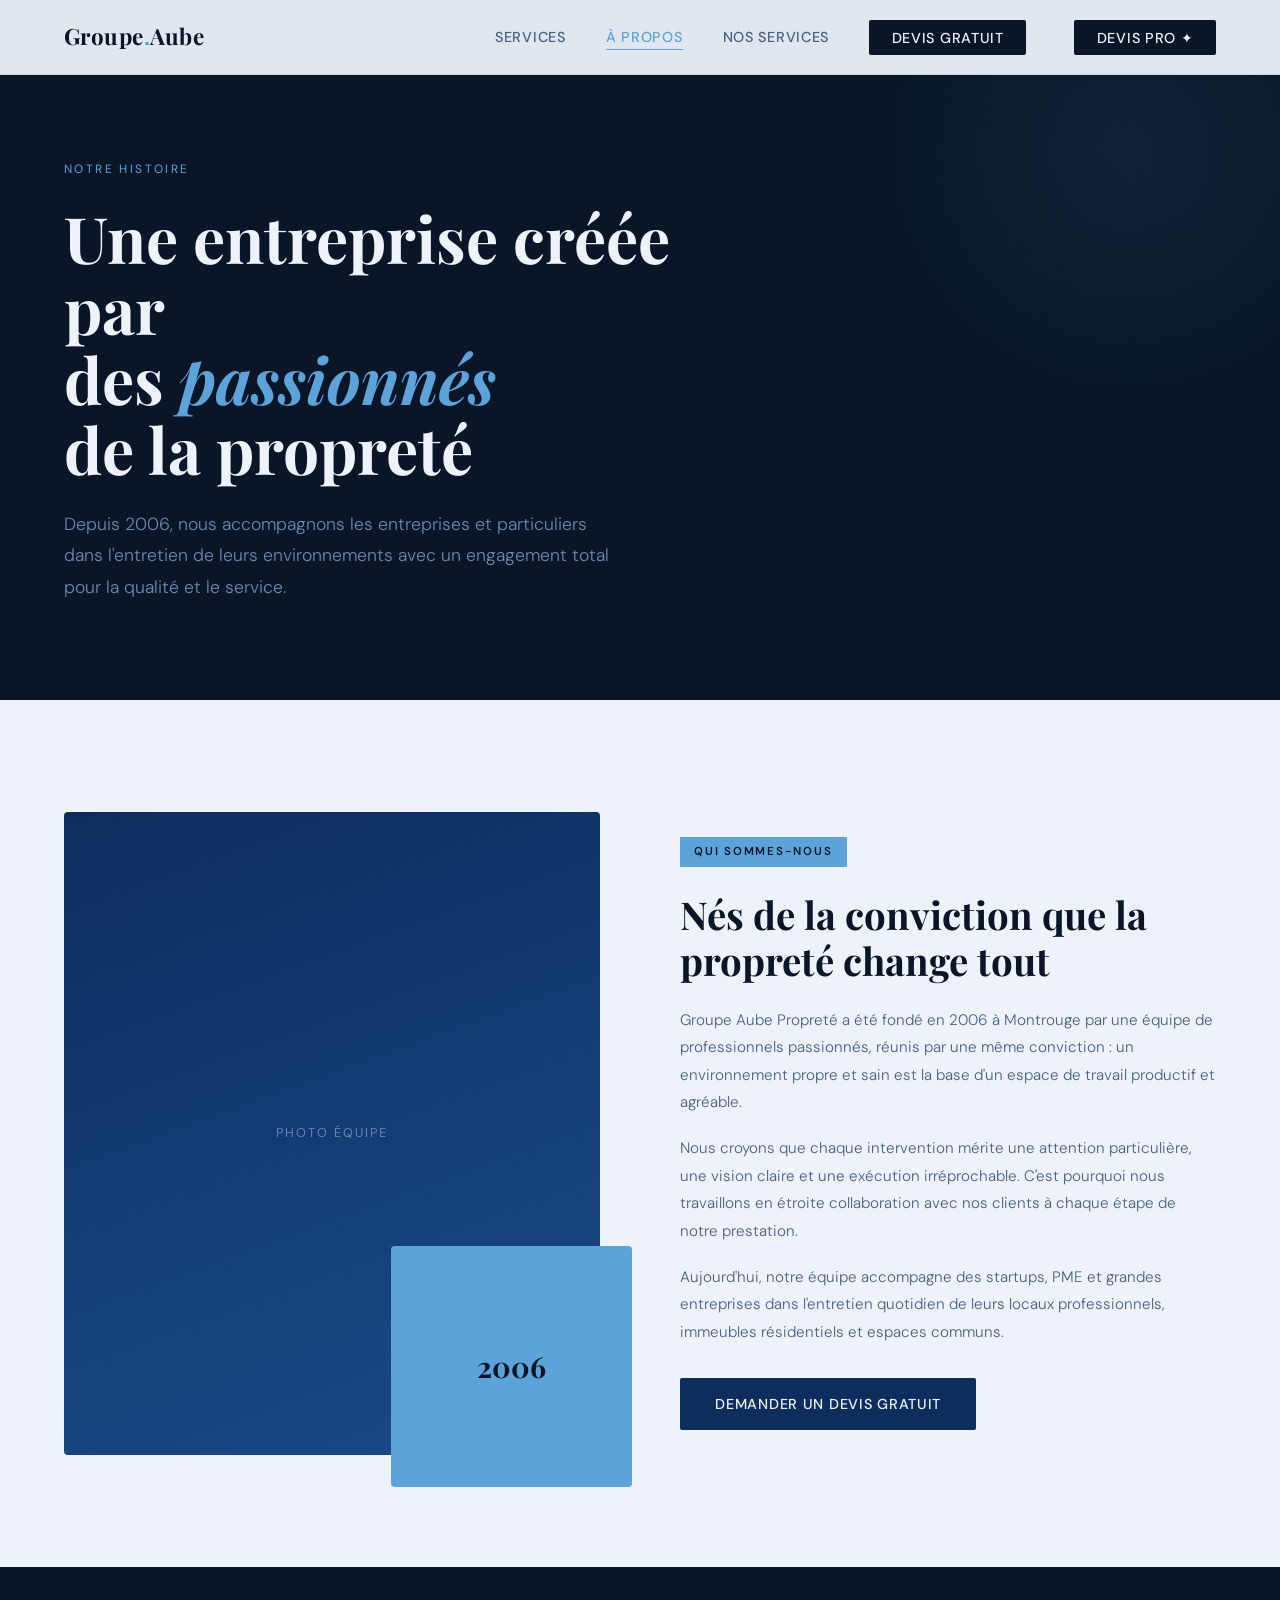
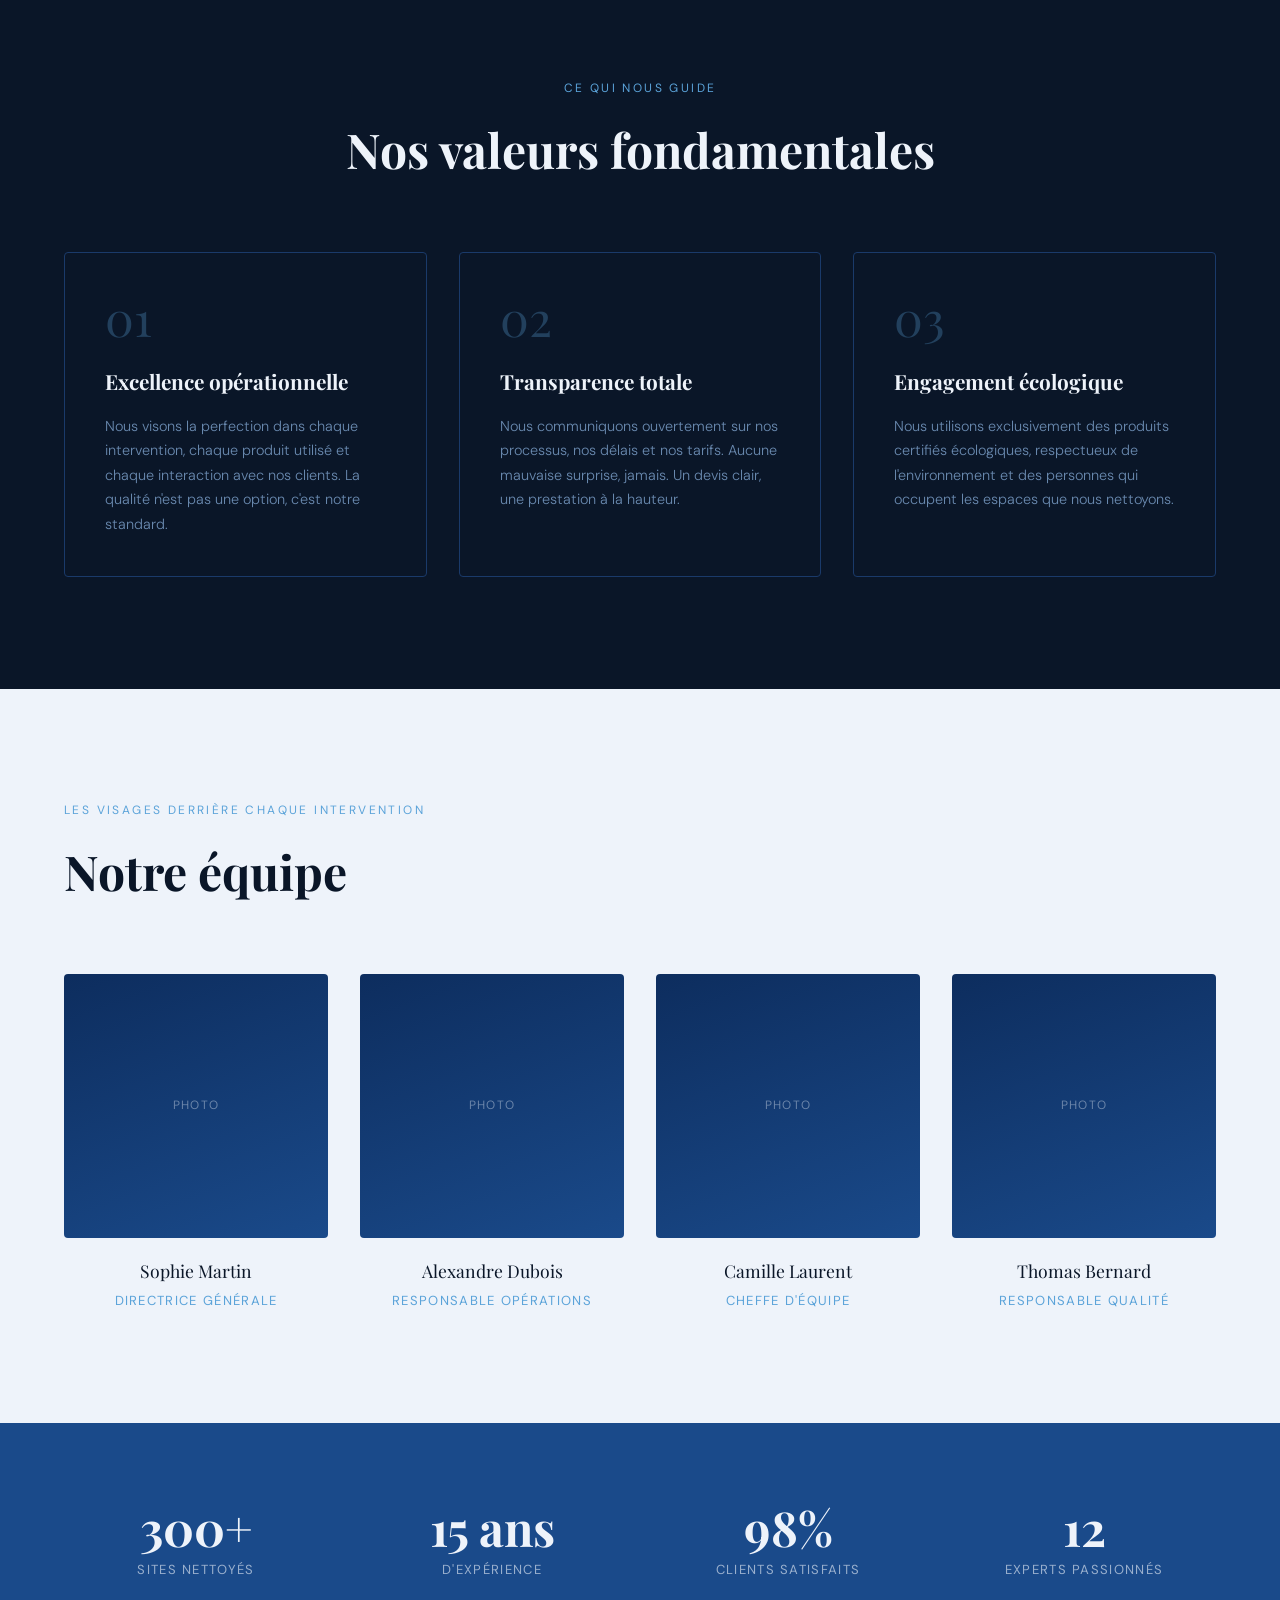
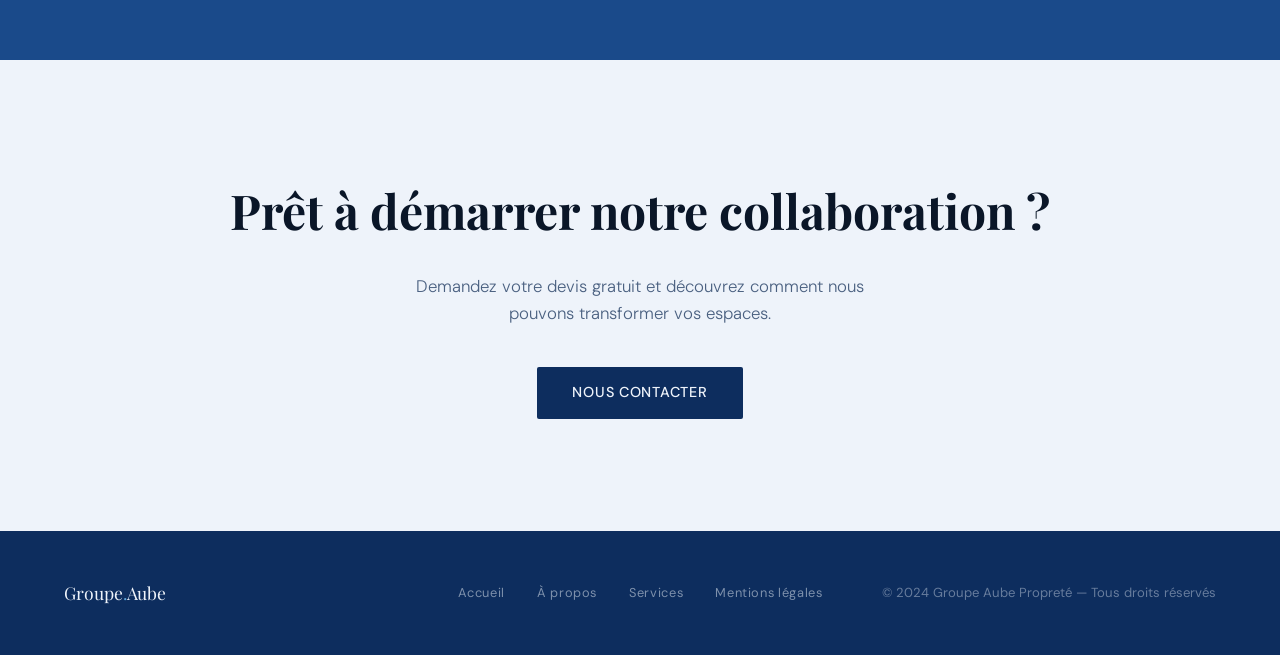
==== commit 8d619891: "Jour 5 : devis-pro.php, calculateur prix, galerie avant/après, RDV + BDD MySQL" ====
--- a/about.html
+++ b/about.html
@@ -5,6 +5,19 @@
   <meta name="viewport" content="width=device-width, initial-scale=1.0"/>
   <title>À propos — Groupe Aube Propreté</title>
   <meta name="description" content="Découvrez l'histoire, les valeurs et l'équipe de Groupe Aube Propreté, spécialiste du nettoyage professionnel depuis 2006 à Montrouge et Paris."/>
+  <!-- SEO avancé -->
+  <meta name="robots" content="index, follow"/>
+  <meta name="author" content="Groupe Aube Propreté"/>
+  <meta property="og:title" content="Groupe Aube Propreté — Nettoyage professionnel Paris & Montrouge"/>
+  <meta property="og:description" content="Prestations de nettoyage professionnel, désinfection et entretien. Devis gratuit en 24h."/>
+  <meta name="robots" content="index, follow"/>
+  <meta name="author" content="Groupe Aube Propreté"/>
+  <meta property="og:title" content="À propos — Groupe Aube Propreté"/>
+  <meta property="og:description" content="Découvrez l'histoire et les valeurs de Groupe Aube Propreté depuis 2006."/>
+  <meta property="og:type" content="website"/>
+  <link rel="canonical" href="https://groupeaube.fr/about.html"/>
+  <meta property="og:type" content="website"/>
+<link rel="canonical" href="https://groupeaube.fr/"/>
   <link href="https://fonts.googleapis.com/css2?family=Playfair+Display:wght@400;700&family=DM+Sans:wght@300;400;500&display=swap" rel="stylesheet"/>
   <link rel="stylesheet" href="assets/css/style.css"/>
   <style>
@@ -34,6 +47,7 @@
       <li><a href="about.html" class="active">À propos</a></li>
       <li><a href="services.html">Nos services</a></li>
       <li><a href="index.html#contact" class="nav-cta">Devis gratuit</a></li>
+      <li><a href="devis-pro.php" class="nav-cta" style="margin-left:0.5rem; background:var(--or); color:var(--noir);">Devis Pro ✦</a></li>
     </ul>
   </nav>
 
@@ -153,7 +167,7 @@
       <li><a href="index.html">Accueil</a></li>
       <li><a href="about.html">À propos</a></li>
       <li><a href="services.html">Services</a></li>
-      <li><a href="#">Mentions légales</a></li>
+      <li><a href="mentions-legales.html">Mentions légales</a></li>
     </ul>
     <span class="footer-copy">© 2024 Groupe Aube Propreté — Tous droits réservés</span>
   </footer>
--- a/assets/css/style.css
+++ b/assets/css/style.css
@@ -1227,4 +1227,982 @@
   .services-page { padding: 4rem 1.5rem; }
   .services-page-grid { grid-template-columns: 1fr; }
   .cta-section { padding: 4rem 1.5rem; }
+}
+/* ============================================================
+   STYLES PAGE CONTACT & MERCI
+   Ajouté Jour 3
+   ============================================================ */
+
+/* ── Page contact hero spécifique ── */
+.contact-page-hero {
+  padding: 10rem 4rem 5rem;
+  background: var(--noir);
+  color: var(--creme);
+  position: relative;
+  overflow: hidden;
+  display: grid;
+  grid-template-columns: 1fr 1fr;
+  gap: 5rem;
+  align-items: center;
+}
+
+.contact-page-hero::before {
+  content: '';
+  position: absolute;
+  top: -100px; right: -100px;
+  width: 500px; height: 500px;
+  background: radial-gradient(circle, rgba(91,163,217,0.08) 0%, transparent 70%);
+  pointer-events: none;
+}
+
+.contact-page-hero-text { position: relative; z-index: 1; }
+
+.contact-page-hero-text .page-hero-label {
+  font-size: 0.75rem;
+  letter-spacing: 0.2em;
+  text-transform: uppercase;
+  color: var(--or);
+  margin-bottom: 1.5rem;
+  display: block;
+}
+
+.contact-page-hero-text h1 {
+  font-family: 'Playfair Display', serif;
+  font-size: clamp(2.2rem, 4vw, 3.5rem);
+  line-height: 1.15;
+  margin-bottom: 1.5rem;
+  color: var(--creme);
+}
+
+.contact-page-hero-text h1 em {
+  font-style: italic;
+  color: var(--or);
+}
+
+.contact-page-hero-text p {
+  color: #6a8ab0;
+  font-size: 1rem;
+  font-weight: 300;
+  line-height: 1.8;
+  margin-bottom: 2rem;
+}
+
+/* Infos de contact dans le hero */
+.hero-contact-details {
+  display: flex;
+  flex-direction: column;
+  gap: 1.2rem;
+  margin-top: 2rem;
+  padding-top: 2rem;
+  border-top: 1px solid #1a3a6a;
+}
+
+.hero-contact-item {
+  display: flex;
+  align-items: center;
+  gap: 1rem;
+  color: #6a8ab0;
+  font-size: 0.9rem;
+}
+
+.hero-contact-icon {
+  width: 36px; height: 36px;
+  background: #0f2040;
+  border: 1px solid #1a3a6a;
+  border-radius: 4px;
+  display: flex;
+  align-items: center;
+  justify-content: center;
+  font-size: 1rem;
+  flex-shrink: 0;
+}
+
+.hero-contact-item strong {
+  display: block;
+  color: var(--or);
+  font-size: 0.72rem;
+  letter-spacing: 0.1em;
+  text-transform: uppercase;
+  margin-bottom: 0.1rem;
+}
+
+/* Formulaire dans le hero contact */
+.contact-page-form-wrapper {
+  position: relative;
+  z-index: 1;
+  background: rgba(15, 32, 64, 0.6);
+  border: 1px solid #1a3a6a;
+  border-radius: 4px;
+  padding: 2.5rem;
+  backdrop-filter: blur(10px);
+}
+
+.contact-page-form-wrapper h2 {
+  font-family: 'Playfair Display', serif;
+  font-size: 1.4rem;
+  color: var(--creme);
+  margin-bottom: 1.8rem;
+  padding-bottom: 1rem;
+  border-bottom: 1px solid #1a3a6a;
+}
+
+/* ── Étapes du formulaire (indicateur de progression) ── */
+.form-steps {
+  display: flex;
+  gap: 0;
+  margin-bottom: 2rem;
+  position: relative;
+}
+
+.form-steps::before {
+  content: '';
+  position: absolute;
+  top: 14px; left: 14px; right: 14px;
+  height: 1px;
+  background: #1a3a6a;
+  z-index: 0;
+}
+
+.form-step {
+  display: flex;
+  flex-direction: column;
+  align-items: center;
+  gap: 0.4rem;
+  flex: 1;
+  position: relative;
+  z-index: 1;
+}
+
+.step-circle {
+  width: 28px; height: 28px;
+  border-radius: 50%;
+  background: #0f2040;
+  border: 1px solid #1a3a6a;
+  display: flex;
+  align-items: center;
+  justify-content: center;
+  font-size: 0.75rem;
+  color: #4a6080;
+  font-weight: 600;
+  transition: all 0.3s;
+}
+
+.form-step.active .step-circle {
+  background: var(--or);
+  border-color: var(--or);
+  color: var(--noir);
+}
+
+.form-step.done .step-circle {
+  background: #1a4a8a;
+  border-color: var(--or);
+  color: var(--or);
+}
+
+.step-label {
+  font-size: 0.65rem;
+  color: #4a6080;
+  text-transform: uppercase;
+  letter-spacing: 0.08em;
+  text-align: center;
+}
+
+.form-step.active .step-label { color: var(--or); }
+
+/* Panneau de chaque étape */
+.form-panel { display: none; }
+.form-panel.active { display: block; }
+
+/* Boutons navigation formulaire */
+.form-nav-btns {
+  display: flex;
+  justify-content: space-between;
+  align-items: center;
+  margin-top: 1.5rem;
+  gap: 1rem;
+}
+
+.btn-next, .btn-prev {
+  padding: 0.85rem 1.8rem;
+  font-family: 'DM Sans', sans-serif;
+  font-size: 0.85rem;
+  font-weight: 600;
+  letter-spacing: 0.08em;
+  text-transform: uppercase;
+  border-radius: 2px;
+  cursor: pointer;
+  border: none;
+  transition: background 0.3s, transform 0.2s;
+}
+
+.btn-next {
+  background: var(--or);
+  color: var(--noir);
+  margin-left: auto;
+}
+
+.btn-next:hover { background: var(--or-clair); transform: translateY(-2px); }
+
+.btn-prev {
+  background: transparent;
+  color: #6a8ab0;
+  border: 1px solid #1a3a6a;
+}
+
+.btn-prev:hover { border-color: var(--or); color: var(--or); }
+
+/* ── Page Merci ── */
+.merci-section {
+  min-height: 100vh;
+  display: flex;
+  align-items: center;
+  justify-content: center;
+  background: var(--creme);
+  padding: 8rem 4rem;
+  text-align: center;
+}
+
+.merci-content {
+  max-width: 600px;
+}
+
+.merci-icon {
+  width: 80px; height: 80px;
+  background: var(--bleu);
+  border-radius: 50%;
+  display: flex;
+  align-items: center;
+  justify-content: center;
+  font-size: 2rem;
+  margin: 0 auto 2rem;
+}
+
+.merci-content h1 {
+  font-family: 'Playfair Display', serif;
+  font-size: clamp(2rem, 4vw, 3rem);
+  color: var(--noir);
+  margin-bottom: 1rem;
+}
+
+.merci-content h1 em { color: var(--or); font-style: italic; }
+
+.merci-content p {
+  color: var(--gris);
+  font-size: 1rem;
+  line-height: 1.8;
+  font-weight: 300;
+  margin-bottom: 2rem;
+}
+
+.merci-details {
+  background: var(--blanc);
+  border: 1px solid rgba(91,163,217,0.15);
+  border-radius: 4px;
+  padding: 1.5rem 2rem;
+  margin: 2rem 0;
+  text-align: left;
+  display: flex;
+  flex-direction: column;
+  gap: 0.8rem;
+}
+
+.merci-detail-item {
+  display: flex;
+  align-items: center;
+  gap: 0.8rem;
+  font-size: 0.88rem;
+  color: var(--gris);
+}
+
+.merci-detail-item span:first-child { color: var(--or); font-size: 1rem; }
+
+/* ── Responsive Jour 3 ── */
+/* ========================
+   RESPONSIVE COMPLET — Mobile First
+   Tout ce qui concerne les écrans < 900px
+======================== */
+@media (max-width: 900px) {
+
+  /* ── Navigation ── */
+  nav { padding: 1rem 1.5rem; }
+  nav.scrolled { padding: 0.8rem 1.5rem; }
+
+  .nav-links {
+    display: none;
+    position: absolute;
+    top: 100%; left: 0; right: 0;
+    background: rgba(238, 243, 250, 0.98);
+    backdrop-filter: blur(10px);
+    flex-direction: column;
+    padding: 1.5rem;
+    gap: 1.2rem;
+    border-bottom: 1px solid rgba(91,163,217,0.2);
+    box-shadow: 0 8px 20px rgba(0,0,0,0.08);
+  }
+
+  .nav-links.open { display: flex; }
+  .nav-toggle { display: flex; }
+
+  /* ── Hero accueil ── */
+  .hero {
+    flex-direction: column;
+    padding: 6rem 1.5rem 3rem;
+    min-height: auto;
+  }
+
+  .hero-content { max-width: 100%; }
+
+  .hero-image {
+    position: relative;
+    right: auto; top: auto;
+    transform: none;
+    width: 100%;
+    max-width: 100%;
+    margin-top: 2rem;
+  }
+
+  .hero-badge.badge-top { top: 1rem; left: 0; }
+  .hero-badge.badge-bottom { bottom: 1rem; left: 0; }
+
+  /* ── Trust bar ── */
+  .trust-bar {
+    padding: 1.2rem 1.5rem;
+    gap: 1rem;
+    justify-content: flex-start;
+    overflow-x: auto;
+  }
+
+  .trust-item { flex-shrink: 0; }
+
+  /* ── Services accueil ── */
+  .services { padding: 4rem 1.5rem; }
+  .services-grid { grid-template-columns: 1fr; gap: 1px; }
+  .section-header { flex-direction: column; align-items: flex-start; gap: 1rem; }
+  .section-desc { max-width: 100%; }
+
+  /* ── About accueil ── */
+  .about { grid-template-columns: 1fr; gap: 2rem; padding: 4rem 1.5rem; }
+  .about-stats { gap: 1.5rem; flex-wrap: wrap; }
+
+  /* ── Réassurance ── */
+  .reassurance { padding: 3rem 1.5rem; }
+  .reassurance-grid { grid-template-columns: repeat(2, 1fr); gap: 1rem; }
+
+  /* ── Contact accueil ── */
+  .contact { grid-template-columns: 1fr; gap: 2.5rem; padding: 4rem 1.5rem; }
+  .form-row { grid-template-columns: 1fr; }
+
+  /* ── Footer ── */
+  footer {
+    grid-template-columns: 1fr;
+    text-align: center;
+    padding: 2rem 1.5rem;
+    gap: 1rem;
+  }
+  .footer-copy { text-align: center; }
+  .footer-links { flex-wrap: wrap; justify-content: center; }
+
+  /* ── Pages intérieures ── */
+  .page-hero { padding: 7rem 1.5rem 4rem; }
+
+  .histoire { grid-template-columns: 1fr; gap: 3rem; padding: 4rem 1.5rem; }
+  .histoire-image .img-accent { display: none; }
+
+  .valeurs { padding: 4rem 1.5rem; }
+  .valeurs-grid { grid-template-columns: 1fr; gap: 1rem; }
+
+  .equipe { padding: 4rem 1.5rem; }
+  .equipe-grid { grid-template-columns: repeat(2, 1fr); gap: 1rem; }
+
+  .chiffres { padding: 3rem 1.5rem; }
+  .chiffres-grid { grid-template-columns: repeat(2, 1fr); gap: 1rem; }
+
+  .services-page { padding: 4rem 1.5rem; }
+  .services-page-grid { grid-template-columns: 1fr; }
+
+  .cta-section { padding: 4rem 1.5rem; }
+
+  /* ── Contact page ── */
+  .contact-page-hero {
+    grid-template-columns: 1fr;
+    gap: 2.5rem;
+    padding: 7rem 1.5rem 3rem;
+  }
+
+  .contact-page-form-wrapper { padding: 1.5rem; }
+  .step-label { font-size: 0.55rem; }
+
+  /* ── Merci page ── */
+  .merci-section { padding: 6rem 1.5rem; }
+}
+
+/* Très petits écrans */
+@media (max-width: 480px) {
+  .hero h1 { font-size: 2.2rem; }
+  .reassurance-grid { grid-template-columns: 1fr; }
+  .equipe-grid { grid-template-columns: 1fr; }
+  .chiffres-grid { grid-template-columns: repeat(2, 1fr); }
+  .hero-btns { flex-direction: column; align-items: flex-start; }
+}
+
+/* ============================================================
+   STYLES PAGE DEVIS-PRO — Thème immersif bleu nuit
+   Ajouté Jour 5
+   ============================================================ */
+
+/* ── Variables supplémentaires thème nuit ── */
+:root {
+  --nuit:        #050d1a;
+  --nuit-clair:  #0a1628;
+  --nuit-accent: #0d2145;
+  --etoile:      #7ab8e8;
+  --vert-ok:     #2ecc71;
+}
+
+/* ── Navigation thème nuit ── */
+.nav-nuit {
+  background: rgba(5, 13, 26, 0.95) !important;
+  border-bottom: 1px solid rgba(91,163,217,0.15) !important;
+}
+
+.nav-nuit .nav-logo { color: var(--creme) !important; }
+.nav-nuit .nav-links a { color: rgba(238,243,250,0.6) !important; }
+.nav-nuit .nav-links a:hover { color: var(--or) !important; }
+.nav-nuit .nav-toggle span { background: var(--creme) !important; }
+
+/* ── Hero immersif ── */
+.hero-nuit {
+  min-height: 100vh;
+  background: var(--nuit);
+  position: relative;
+  overflow: hidden;
+  display: flex;
+  align-items: center;
+  justify-content: center;
+  text-align: center;
+  padding: 8rem 4rem 4rem;
+}
+
+/* Étoiles animées en arrière-plan */
+.hero-nuit::before {
+  content: '';
+  position: absolute;
+  inset: 0;
+  background-image:
+    radial-gradient(1px 1px at 10% 20%, rgba(122,184,232,0.8) 0%, transparent 100%),
+    radial-gradient(1px 1px at 25% 60%, rgba(122,184,232,0.6) 0%, transparent 100%),
+    radial-gradient(1px 1px at 40% 15%, rgba(238,243,250,0.7) 0%, transparent 100%),
+    radial-gradient(1px 1px at 55% 80%, rgba(122,184,232,0.5) 0%, transparent 100%),
+    radial-gradient(1px 1px at 70% 35%, rgba(238,243,250,0.8) 0%, transparent 100%),
+    radial-gradient(1px 1px at 85% 65%, rgba(122,184,232,0.6) 0%, transparent 100%),
+    radial-gradient(1px 1px at 92% 10%, rgba(238,243,250,0.7) 0%, transparent 100%),
+    radial-gradient(2px 2px at 15% 85%, rgba(91,163,217,0.4) 0%, transparent 100%),
+    radial-gradient(2px 2px at 60% 50%, rgba(91,163,217,0.3) 0%, transparent 100%),
+    radial-gradient(1px 1px at 78% 90%, rgba(238,243,250,0.5) 0%, transparent 100%);
+  animation: scintiller 6s ease-in-out infinite alternate;
+}
+
+@keyframes scintiller {
+  from { opacity: 0.6; transform: scale(1); }
+  to   { opacity: 1;   transform: scale(1.02); }
+}
+
+/* Halo central */
+.hero-nuit::after {
+  content: '';
+  position: absolute;
+  top: 50%; left: 50%;
+  transform: translate(-50%, -50%);
+  width: 600px; height: 600px;
+  background: radial-gradient(circle, rgba(91,163,217,0.08) 0%, transparent 70%);
+  pointer-events: none;
+}
+
+.hero-nuit-content {
+  position: relative;
+  z-index: 2;
+  max-width: 800px;
+}
+
+.hero-nuit-badge {
+  display: inline-flex;
+  align-items: center;
+  gap: 0.5rem;
+  background: rgba(91,163,217,0.1);
+  border: 1px solid rgba(91,163,217,0.3);
+  color: var(--or);
+  font-size: 0.75rem;
+  letter-spacing: 0.2em;
+  text-transform: uppercase;
+  padding: 0.5rem 1.2rem;
+  border-radius: 50px;
+  margin-bottom: 2rem;
+}
+
+.hero-nuit h1 {
+  font-family: 'Playfair Display', serif;
+  font-size: clamp(2.5rem, 6vw, 5rem);
+  line-height: 1.1;
+  color: var(--creme);
+  margin-bottom: 1.5rem;
+}
+
+.hero-nuit h1 em {
+  font-style: italic;
+  color: var(--or);
+  display: block;
+}
+
+.hero-nuit p {
+  color: rgba(238,243,250,0.6);
+  font-size: 1.1rem;
+  font-weight: 300;
+  line-height: 1.8;
+  max-width: 600px;
+  margin: 0 auto 3rem;
+}
+
+.hero-nuit-stats {
+  display: flex;
+  justify-content: center;
+  gap: 3rem;
+  flex-wrap: wrap;
+  margin-top: 3rem;
+  padding-top: 3rem;
+  border-top: 1px solid rgba(91,163,217,0.15);
+}
+
+.hero-stat {
+  text-align: center;
+}
+
+.hero-stat-value {
+  font-family: 'Playfair Display', serif;
+  font-size: 2rem;
+  font-weight: 700;
+  color: var(--or);
+  line-height: 1;
+  margin-bottom: 0.3rem;
+}
+
+.hero-stat-label {
+  font-size: 0.75rem;
+  color: rgba(238,243,250,0.4);
+  text-transform: uppercase;
+  letter-spacing: 0.1em;
+}
+
+/* ── Calculateur de prix ── */
+.calculateur {
+  background: var(--nuit);
+  padding: 7rem 4rem;
+  color: var(--creme);
+}
+
+.calculateur-wrapper {
+  display: grid;
+  grid-template-columns: 1fr 1fr;
+  gap: 4rem;
+  align-items: start;
+  max-width: 1100px;
+  margin: 0 auto;
+}
+
+.calculateur-form-side { }
+
+.calculateur-result-side {
+  position: sticky;
+  top: 100px;
+}
+
+.calc-result-card {
+  background: var(--nuit-accent);
+  border: 1px solid rgba(91,163,217,0.2);
+  border-radius: 8px;
+  padding: 2.5rem;
+  text-align: center;
+}
+
+.calc-result-card h3 {
+  font-family: 'Playfair Display', serif;
+  font-size: 1.2rem;
+  color: rgba(238,243,250,0.6);
+  margin-bottom: 1.5rem;
+  font-weight: 400;
+}
+
+.prix-estime {
+  font-family: 'Playfair Display', serif;
+  font-size: 3.5rem;
+  font-weight: 700;
+  color: var(--or);
+  line-height: 1;
+  margin-bottom: 0.5rem;
+  transition: all 0.4s ease;
+}
+
+.prix-periode {
+  font-size: 0.85rem;
+  color: rgba(238,243,250,0.4);
+  margin-bottom: 2rem;
+}
+
+.prix-detail {
+  display: flex;
+  flex-direction: column;
+  gap: 0.8rem;
+  margin: 1.5rem 0;
+  text-align: left;
+  border-top: 1px solid rgba(91,163,217,0.15);
+  padding-top: 1.5rem;
+}
+
+.prix-detail-item {
+  display: flex;
+  justify-content: space-between;
+  font-size: 0.85rem;
+  color: rgba(238,243,250,0.5);
+}
+
+.prix-detail-item span:last-child { color: var(--creme); }
+
+.calc-disclaimer {
+  font-size: 0.72rem;
+  color: rgba(238,243,250,0.3);
+  line-height: 1.5;
+  margin-top: 1.5rem;
+  padding-top: 1rem;
+  border-top: 1px solid rgba(91,163,217,0.1);
+}
+
+/* Options du calculateur */
+.calc-options {
+  display: flex;
+  flex-direction: column;
+  gap: 2rem;
+}
+
+.calc-group label {
+  display: block;
+  font-size: 0.78rem;
+  font-weight: 500;
+  letter-spacing: 0.12em;
+  text-transform: uppercase;
+  color: rgba(238,243,250,0.5);
+  margin-bottom: 0.8rem;
+}
+
+.calc-group-title {
+  font-family: 'Playfair Display', serif;
+  font-size: 1.1rem;
+  color: var(--creme);
+  margin-bottom: 1rem;
+  display: block;
+}
+
+/* Boutons de sélection (radio stylés) */
+.option-btns {
+  display: flex;
+  flex-wrap: wrap;
+  gap: 0.6rem;
+}
+
+.option-btn {
+  padding: 0.6rem 1.2rem;
+  background: var(--nuit-accent);
+  border: 1px solid rgba(91,163,217,0.2);
+  border-radius: 4px;
+  color: rgba(238,243,250,0.6);
+  font-size: 0.85rem;
+  cursor: pointer;
+  transition: all 0.2s;
+  font-family: 'DM Sans', sans-serif;
+}
+
+.option-btn:hover {
+  border-color: var(--or);
+  color: var(--or);
+}
+
+.option-btn.selected {
+  background: rgba(91,163,217,0.15);
+  border-color: var(--or);
+  color: var(--or);
+}
+
+/* Slider superficie */
+.superficie-slider {
+  width: 100%;
+  -webkit-appearance: none;
+  height: 3px;
+  background: rgba(91,163,217,0.2);
+  border-radius: 2px;
+  outline: none;
+  margin: 1rem 0;
+}
+
+.superficie-slider::-webkit-slider-thumb {
+  -webkit-appearance: none;
+  width: 18px; height: 18px;
+  border-radius: 50%;
+  background: var(--or);
+  cursor: pointer;
+  box-shadow: 0 0 10px rgba(91,163,217,0.4);
+}
+
+.superficie-value {
+  font-family: 'Playfair Display', serif;
+  font-size: 1.5rem;
+  color: var(--or);
+  font-weight: 700;
+}
+
+/* ── Section Galerie avant/après ── */
+.galerie {
+  background: var(--nuit-clair);
+  padding: 7rem 4rem;
+  color: var(--creme);
+}
+
+.galerie-grid {
+  display: grid;
+  grid-template-columns: repeat(3, 1fr);
+  gap: 1.5rem;
+  margin-top: 4rem;
+}
+
+.galerie-item {
+  position: relative;
+  border-radius: 4px;
+  overflow: hidden;
+  cursor: pointer;
+}
+
+.galerie-before-after {
+  position: relative;
+  width: 100%;
+  padding-bottom: 70%;
+  overflow: hidden;
+}
+
+.galerie-img {
+  position: absolute;
+  inset: 0;
+  display: flex;
+  align-items: center;
+  justify-content: center;
+  font-size: 0.75rem;
+  letter-spacing: 0.1em;
+  text-transform: uppercase;
+  transition: opacity 0.5s;
+}
+
+.galerie-img.avant {
+  background: linear-gradient(135deg, #1a1a2e 0%, #16213e 100%);
+  color: rgba(238,243,250,0.3);
+}
+
+.galerie-img.apres {
+  background: linear-gradient(135deg, var(--bleu) 0%, var(--bleu-clair) 100%);
+  color: rgba(238,243,250,0.6);
+  opacity: 0;
+}
+
+.galerie-item:hover .galerie-img.avant { opacity: 0; }
+.galerie-item:hover .galerie-img.apres { opacity: 1; }
+
+.galerie-label {
+  position: absolute;
+  top: 1rem; left: 1rem;
+  background: rgba(5,13,26,0.8);
+  color: var(--or);
+  font-size: 0.65rem;
+  letter-spacing: 0.15em;
+  text-transform: uppercase;
+  padding: 0.3rem 0.7rem;
+  border-radius: 2px;
+  z-index: 2;
+  transition: opacity 0.3s;
+}
+
+.galerie-label-apres {
+  position: absolute;
+  top: 1rem; left: 1rem;
+  background: rgba(91,163,217,0.2);
+  color: var(--creme);
+  font-size: 0.65rem;
+  letter-spacing: 0.15em;
+  text-transform: uppercase;
+  padding: 0.3rem 0.7rem;
+  border-radius: 2px;
+  z-index: 2;
+  opacity: 0;
+  transition: opacity 0.3s;
+}
+
+.galerie-item:hover .galerie-label { opacity: 0; }
+.galerie-item:hover .galerie-label-apres { opacity: 1; }
+
+.galerie-info {
+  padding: 1.2rem;
+  background: var(--nuit-accent);
+}
+
+.galerie-info h4 {
+  font-family: 'Playfair Display', serif;
+  font-size: 1rem;
+  margin-bottom: 0.3rem;
+}
+
+.galerie-info p {
+  font-size: 0.8rem;
+  color: rgba(238,243,250,0.4);
+}
+
+/* ── Système de RDV ── */
+.rdv-section {
+  background: var(--nuit);
+  padding: 7rem 4rem;
+  color: var(--creme);
+}
+
+.rdv-wrapper {
+  display: grid;
+  grid-template-columns: 1fr 1fr;
+  gap: 4rem;
+  align-items: start;
+  max-width: 1100px;
+  margin: 0 auto;
+}
+
+.rdv-info h3 {
+  font-family: 'Playfair Display', serif;
+  font-size: 1.8rem;
+  margin-bottom: 1rem;
+}
+
+.rdv-info p {
+  color: rgba(238,243,250,0.5);
+  font-size: 0.95rem;
+  line-height: 1.8;
+  font-weight: 300;
+  margin-bottom: 2rem;
+}
+
+.rdv-avantages {
+  display: flex;
+  flex-direction: column;
+  gap: 1rem;
+}
+
+.rdv-avantage {
+  display: flex;
+  align-items: center;
+  gap: 0.8rem;
+  font-size: 0.9rem;
+  color: rgba(238,243,250,0.6);
+}
+
+.rdv-avantage-icon {
+  width: 32px; height: 32px;
+  background: rgba(91,163,217,0.1);
+  border: 1px solid rgba(91,163,217,0.2);
+  border-radius: 50%;
+  display: flex;
+  align-items: center;
+  justify-content: center;
+  font-size: 0.9rem;
+  flex-shrink: 0;
+}
+
+/* Calendrier de RDV */
+.rdv-form {
+  background: var(--nuit-accent);
+  border: 1px solid rgba(91,163,217,0.15);
+  border-radius: 8px;
+  padding: 2.5rem;
+}
+
+.rdv-form h4 {
+  font-family: 'Playfair Display', serif;
+  font-size: 1.3rem;
+  margin-bottom: 2rem;
+  padding-bottom: 1rem;
+  border-bottom: 1px solid rgba(91,163,217,0.15);
+}
+
+/* Créneaux horaires */
+.creneaux-grid {
+  display: grid;
+  grid-template-columns: repeat(3, 1fr);
+  gap: 0.5rem;
+  margin-top: 0.8rem;
+}
+
+.creneau-btn {
+  padding: 0.6rem;
+  background: var(--nuit);
+  border: 1px solid rgba(91,163,217,0.15);
+  border-radius: 4px;
+  color: rgba(238,243,250,0.5);
+  font-size: 0.8rem;
+  cursor: pointer;
+  transition: all 0.2s;
+  font-family: 'DM Sans', sans-serif;
+  text-align: center;
+}
+
+.creneau-btn:hover {
+  border-color: var(--or);
+  color: var(--or);
+}
+
+.creneau-btn.selected {
+  background: rgba(91,163,217,0.15);
+  border-color: var(--or);
+  color: var(--or);
+}
+
+.creneau-btn.indisponible {
+  opacity: 0.3;
+  cursor: not-allowed;
+  text-decoration: line-through;
+}
+
+/* Champs nuit */
+.form-nuit .form-group label {
+  color: rgba(238,243,250,0.4);
+}
+
+.form-nuit .form-group input,
+.form-nuit .form-group select,
+.form-nuit .form-group textarea {
+  background: var(--nuit);
+  border: 1px solid rgba(91,163,217,0.15);
+  color: var(--creme);
+}
+
+.form-nuit .form-group input:focus,
+.form-nuit .form-group select:focus,
+.form-nuit .form-group textarea:focus {
+  border-color: var(--or);
+}
+
+.form-nuit .form-group input::placeholder,
+.form-nuit .form-group textarea::placeholder {
+  color: rgba(238,243,250,0.2);
+}
+
+/* ── Responsive Jour 5 ── */
+@media (max-width: 900px) {
+  .hero-nuit { padding: 6rem 1.5rem 3rem; }
+  .hero-nuit-stats { gap: 1.5rem; }
+  .calculateur { padding: 4rem 1.5rem; }
+  .calculateur-wrapper { grid-template-columns: 1fr; gap: 2rem; }
+  .calculateur-result-side { position: relative; top: 0; }
+  .galerie { padding: 4rem 1.5rem; }
+  .galerie-grid { grid-template-columns: 1fr; }
+  .rdv-section { padding: 4rem 1.5rem; }
+  .rdv-wrapper { grid-template-columns: 1fr; gap: 2rem; }
+  .creneaux-grid { grid-template-columns: repeat(2, 1fr); }
 }
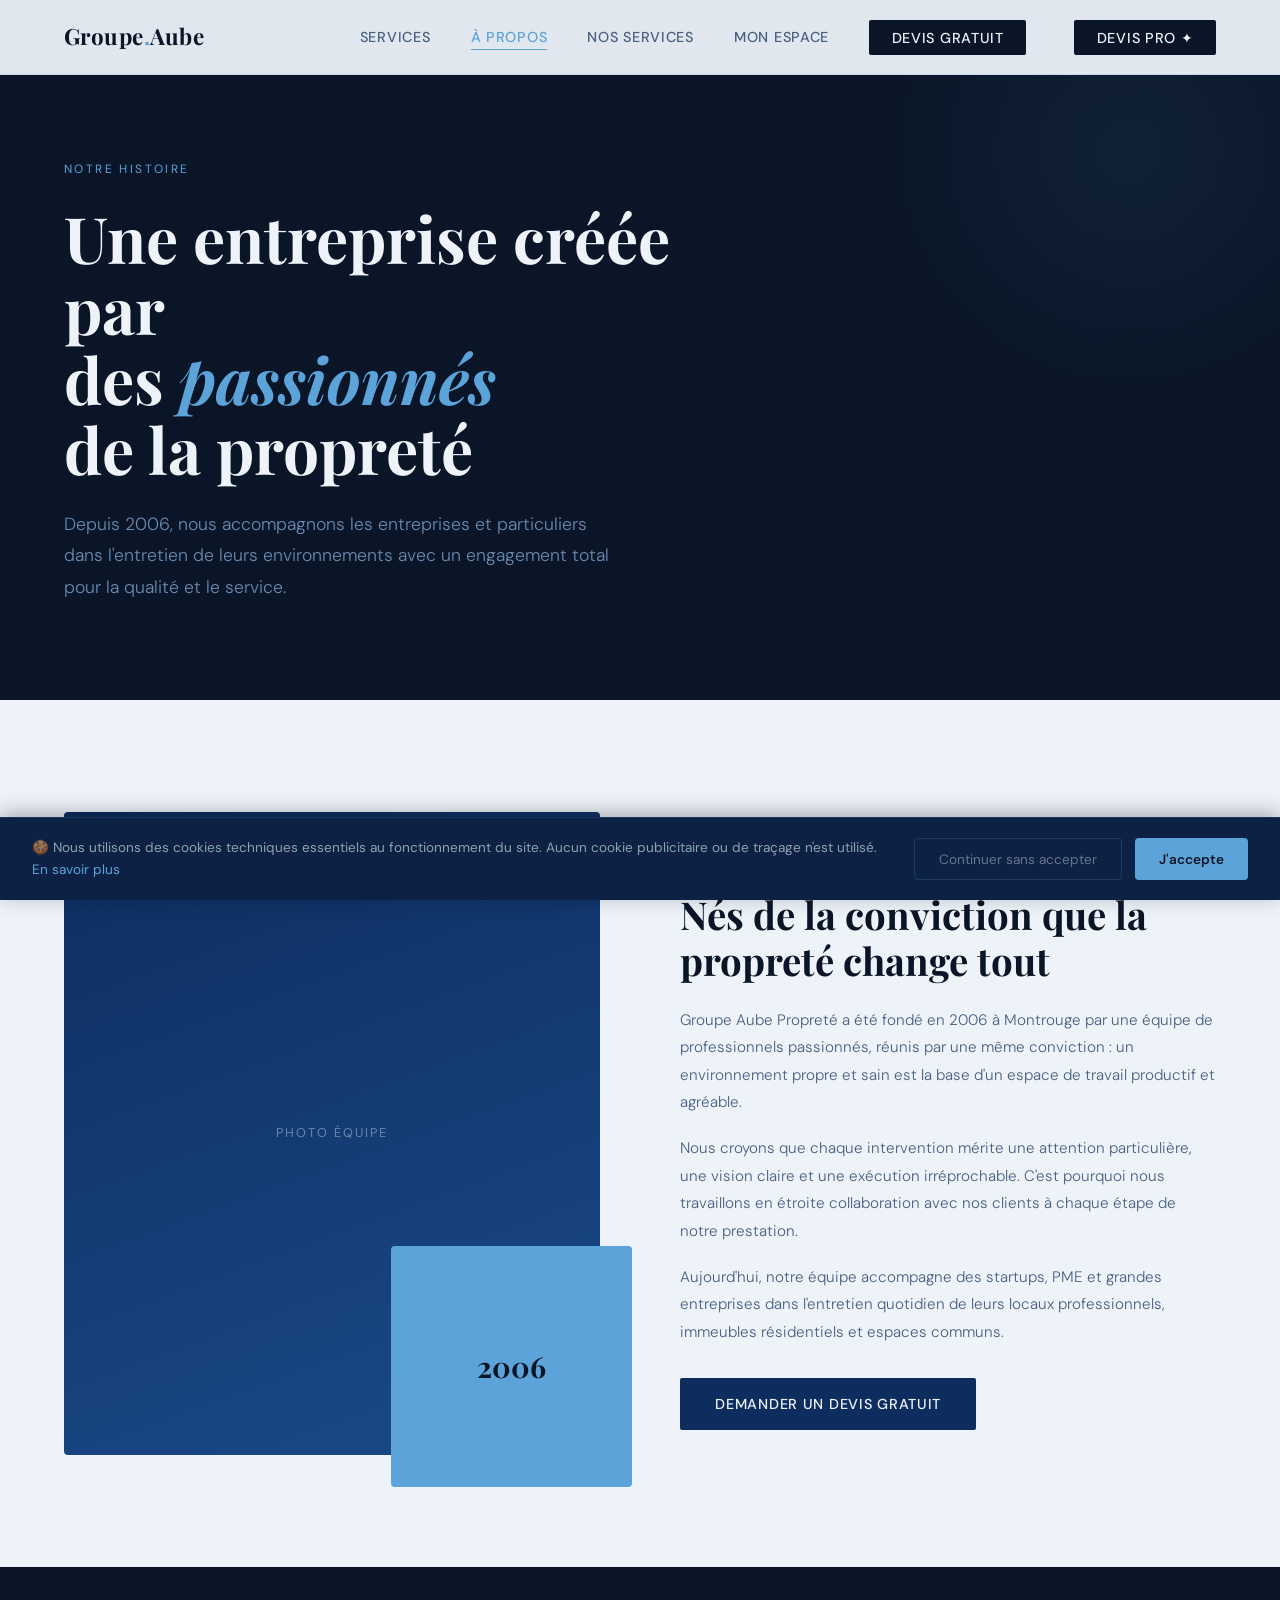
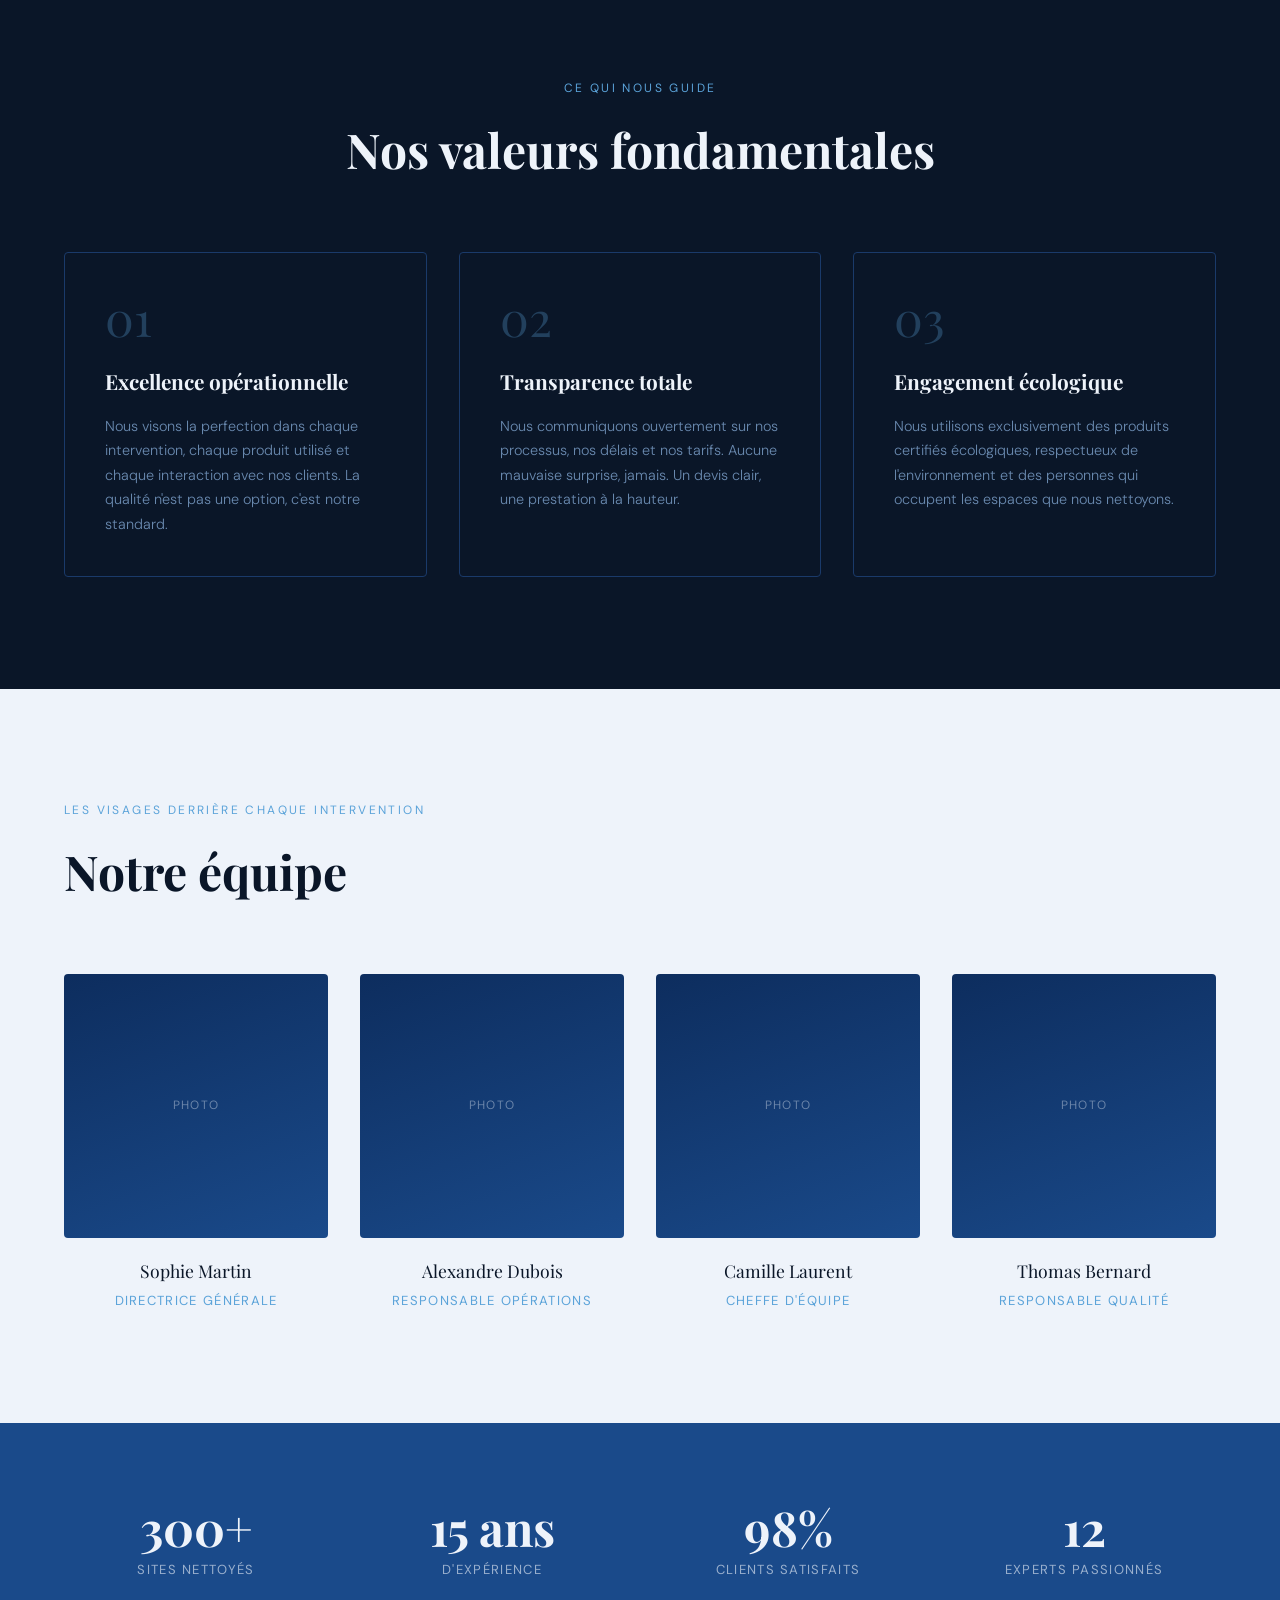
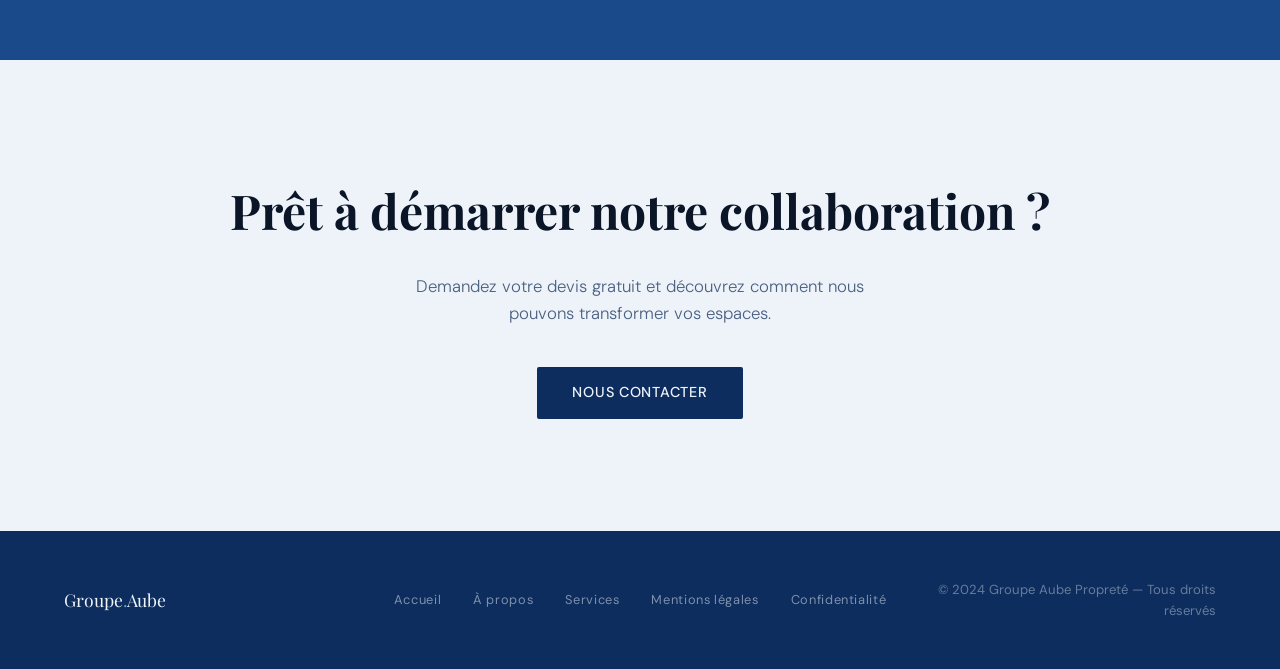
==== commit 82f6ff15: "Jour 9 : Espace client dashboard, profil, banniere RGPD, politique confidentialite" ====
--- a/about.html
+++ b/about.html
@@ -46,7 +46,8 @@
       <li><a href="index.html#services">Services</a></li>
       <li><a href="about.html" class="active">À propos</a></li>
       <li><a href="services.html">Nos services</a></li>
-      <li><a href="index.html#contact" class="nav-cta">Devis gratuit</a></li>
+      <li><a href="connexion.php">Mon espace</a></li>
+      <li><a href="devis-pro.php" class="nav-cta">Devis gratuit</a></li>
       <li><a href="devis-pro.php" class="nav-cta" style="margin-left:0.5rem; background:var(--or); color:var(--noir);">Devis Pro ✦</a></li>
     </ul>
   </nav>
@@ -168,11 +169,28 @@
       <li><a href="about.html">À propos</a></li>
       <li><a href="services.html">Services</a></li>
       <li><a href="mentions-legales.html">Mentions légales</a></li>
+      <li><a href="politique-confidentialite.html">Confidentialité</a></li>
     </ul>
     <span class="footer-copy">© 2024 Groupe Aube Propreté — Tous droits réservés</span>
   </footer>
 
   <script src="assets/js/main.js"></script>
+  <button class="scroll-top-btn" aria-label="Retour en haut">↑</button>
 
+
+  <!-- BANNIÈRE COOKIES RGPD -->
+<div class="cookie-banner" id="cookie-banner">
+  <div class="cookie-banner-text">
+    <p>
+      🍪 Nous utilisons des cookies techniques essentiels au fonctionnement du site.
+      Aucun cookie publicitaire ou de traçage n'est utilisé.
+      <a href="politique-confidentialite.html">En savoir plus</a>
+    </p>
+  </div>
+  <div class="cookie-banner-btns">
+    <button class="cookie-btn-refuse" onclick="refuserCookies()">Continuer sans accepter</button>
+    <button class="cookie-btn-accept" onclick="accepterCookies()">J'accepte</button>
+  </div>
+</div>
 </body>
 </html>
--- a/assets/css/style.css
+++ b/assets/css/style.css
@@ -2205,4 +2205,401 @@
   .rdv-section { padding: 4rem 1.5rem; }
   .rdv-wrapper { grid-template-columns: 1fr; gap: 2rem; }
   .creneaux-grid { grid-template-columns: repeat(2, 1fr); }
+}
+
+/* ============================================================
+   STYLES JOUR 7 — FAQ + Bouton retour haut + Témoignages
+   ============================================================ */
+
+/* ── FAQ Interactive ── */
+.faq-section {
+  padding: 7rem 4rem;
+  background: var(--creme);
+}
+
+.faq-section .section-header {
+  margin-bottom: 3rem;
+}
+
+.faq-list {
+  max-width: 800px;
+  margin: 0 auto;
+  display: flex;
+  flex-direction: column;
+  gap: 0;
+}
+
+.faq-item {
+  border-bottom: 1px solid rgba(91,163,217,0.15);
+  overflow: hidden;
+}
+
+.faq-item:first-child {
+  border-top: 1px solid rgba(91,163,217,0.15);
+}
+
+.faq-question {
+  width: 100%;
+  background: none;
+  border: none;
+  padding: 1.5rem 0;
+  display: flex;
+  justify-content: space-between;
+  align-items: center;
+  cursor: pointer;
+  text-align: left;
+  font-family: 'DM Sans', sans-serif;
+  font-size: 1rem;
+  font-weight: 500;
+  color: var(--noir);
+  transition: color 0.3s;
+  gap: 1rem;
+}
+
+.faq-question:hover { color: var(--or); }
+
+.faq-question.active { color: var(--bleu); }
+
+.faq-icon {
+  width: 28px; height: 28px;
+  border: 1px solid rgba(91,163,217,0.3);
+  border-radius: 50%;
+  display: flex;
+  align-items: center;
+  justify-content: center;
+  font-size: 1rem;
+  color: var(--or);
+  flex-shrink: 0;
+  transition: transform 0.3s, background 0.3s;
+  line-height: 1;
+}
+
+.faq-question.active .faq-icon {
+  transform: rotate(45deg);
+  background: var(--or);
+  color: var(--noir);
+  border-color: var(--or);
+}
+
+.faq-answer {
+  max-height: 0;
+  overflow: hidden;
+  transition: max-height 0.4s ease, padding 0.3s;
+}
+
+.faq-answer.open {
+  max-height: 300px;
+}
+
+.faq-answer-inner {
+  padding: 0 0 1.5rem 0;
+  color: var(--gris);
+  font-size: 0.95rem;
+  line-height: 1.8;
+  font-weight: 300;
+}
+
+/* ── Témoignages clients ── */
+.temoignages {
+  padding: 7rem 4rem;
+  background: var(--noir);
+  color: var(--creme);
+}
+
+.temoignages-header {
+  text-align: center;
+  margin-bottom: 4rem;
+}
+
+.temoignages-header h2 {
+  font-family: 'Playfair Display', serif;
+  font-size: clamp(2rem, 4vw, 3rem);
+  margin-top: 0.8rem;
+}
+
+.temoignages-grid {
+  display: grid;
+  grid-template-columns: repeat(3, 1fr);
+  gap: 2rem;
+}
+
+.temoignage-card {
+  background: #0a1e3d;
+  border: 1px solid rgba(91,163,217,0.1);
+  border-radius: 8px;
+  padding: 2rem;
+  transition: border-color 0.3s, transform 0.3s;
+  position: relative;
+}
+
+.temoignage-card:hover {
+  border-color: var(--or);
+  transform: translateY(-4px);
+}
+
+.temoignage-quote {
+  font-size: 3rem;
+  color: var(--or);
+  opacity: 0.3;
+  font-family: 'Playfair Display', serif;
+  line-height: 0.8;
+  margin-bottom: 1rem;
+}
+
+.temoignage-texte {
+  font-size: 0.92rem;
+  color: rgba(238,243,250,0.6);
+  line-height: 1.8;
+  font-weight: 300;
+  font-style: italic;
+  margin-bottom: 1.5rem;
+}
+
+.temoignage-auteur {
+  display: flex;
+  align-items: center;
+  gap: 0.8rem;
+  padding-top: 1rem;
+  border-top: 1px solid rgba(91,163,217,0.1);
+}
+
+.temoignage-avatar {
+  width: 40px; height: 40px;
+  border-radius: 50%;
+  background: linear-gradient(135deg, var(--bleu) 0%, var(--bleu-clair) 100%);
+  display: flex;
+  align-items: center;
+  justify-content: center;
+  font-family: 'Playfair Display', serif;
+  font-size: 1rem;
+  color: var(--creme);
+  font-weight: 700;
+  flex-shrink: 0;
+}
+
+.temoignage-nom {
+  font-weight: 500;
+  font-size: 0.9rem;
+  color: var(--creme);
+}
+
+.temoignage-poste {
+  font-size: 0.75rem;
+  color: rgba(238,243,250,0.3);
+}
+
+.temoignage-etoiles {
+  color: var(--or);
+  font-size: 0.85rem;
+  margin-top: 0.2rem;
+}
+
+/* ── Bouton retour en haut ── */
+.scroll-top-btn {
+  position: fixed;
+  bottom: 2rem;
+  right: 2rem;
+  width: 46px; height: 46px;
+  background: var(--noir);
+  color: var(--creme);
+  border: 1px solid rgba(91,163,217,0.3);
+  border-radius: 50%;
+  display: flex;
+  align-items: center;
+  justify-content: center;
+  cursor: pointer;
+  font-size: 1.1rem;
+  transition: all 0.3s;
+  opacity: 0;
+  transform: translateY(20px);
+  pointer-events: none;
+  z-index: 99;
+  text-decoration: none;
+}
+
+.scroll-top-btn.visible {
+  opacity: 1;
+  transform: translateY(0);
+  pointer-events: all;
+}
+
+.scroll-top-btn:hover {
+  background: var(--or);
+  color: var(--noir);
+  border-color: var(--or);
+  transform: translateY(-3px);
+}
+
+/* ── Responsive Jour 7 ── */
+@media (max-width: 900px) {
+  .faq-section { padding: 4rem 1.5rem; }
+  .temoignages { padding: 4rem 1.5rem; }
+  .temoignages-grid { grid-template-columns: 1fr; }
+  .scroll-top-btn { bottom: 1.5rem; right: 1.5rem; }
+}
+/* ============================================================
+   STYLES JOUR 8 — Pages Inscription / Connexion
+   ============================================================ */
+.auth-body {
+  background: var(--nuit);
+  min-height: 100vh;
+  display: flex;
+  align-items: center;
+  justify-content: center;
+  padding: 2rem;
+}
+
+.auth-wrapper { width: 100%; max-width: 460px; }
+
+.auth-logo { text-align: center; margin-bottom: 2.5rem; }
+.auth-logo .nav-logo { font-size: 1.8rem; }
+
+.auth-card {
+  background: var(--nuit-accent);
+  border: 1px solid rgba(91,163,217,0.15);
+  border-radius: 8px;
+  padding: 2.5rem;
+}
+
+.auth-card h1 {
+  font-family: 'Playfair Display', serif;
+  font-size: 1.5rem;
+  color: var(--creme);
+  margin-bottom: 0.5rem;
+}
+
+.auth-card p {
+  color: rgba(238,243,250,0.4);
+  font-size: 0.85rem;
+  margin-bottom: 2rem;
+}
+
+.auth-switch {
+  text-align: center;
+  margin-top: 1.5rem;
+  font-size: 0.85rem;
+  color: rgba(238,243,250,0.3) !important;
+}
+
+.auth-switch a { color: var(--or); text-decoration: none; }
+.auth-switch a:hover { text-decoration: underline; }
+
+/* Bandeau "vous avez un devis en attente de compte" */
+.devis-cta-banner {
+  background: rgba(91,163,217,0.08);
+  border: 1px solid rgba(91,163,217,0.2);
+  border-radius: 8px;
+  padding: 1.5rem 2rem;
+  display: flex;
+  align-items: center;
+  justify-content: space-between;
+  gap: 1.5rem;
+  flex-wrap: wrap;
+  margin-top: 2rem;
+}
+
+.devis-cta-banner-text h4 {
+  font-family: 'Playfair Display', serif;
+  color: var(--creme);
+  font-size: 1.05rem;
+  margin-bottom: 0.3rem;
+}
+
+.devis-cta-banner-text p {
+  color: rgba(238,243,250,0.5);
+  font-size: 0.85rem;
+}
+
+.devis-cta-banner .btn-primary {
+  white-space: nowrap;
+}
+
+/* ============================================================
+   STYLES JOUR 9 — Bannière cookies RGPD
+   ============================================================ */
+.cookie-banner {
+  position: fixed;
+  bottom: 0; left: 0; right: 0;
+  background: var(--nuit-accent);
+  border-top: 1px solid rgba(91,163,217,0.15);
+  padding: 1.2rem 2rem;
+  display: flex;
+  align-items: center;
+  justify-content: space-between;
+  gap: 1.5rem;
+  flex-wrap: wrap;
+  z-index: 500;
+  transform: translateY(100%);
+  transition: transform 0.4s ease;
+  box-shadow: 0 -4px 20px rgba(0,0,0,0.3);
+}
+
+.cookie-banner.visible { transform: translateY(0); }
+
+.cookie-banner-text {
+  flex: 1;
+  min-width: 200px;
+}
+
+.cookie-banner-text p {
+  font-size: 0.85rem;
+  color: rgba(238,243,250,0.6);
+  line-height: 1.6;
+  margin: 0;
+}
+
+.cookie-banner-text a {
+  color: var(--or);
+  text-decoration: none;
+}
+
+.cookie-banner-text a:hover { text-decoration: underline; }
+
+.cookie-banner-btns {
+  display: flex;
+  gap: 0.8rem;
+  flex-shrink: 0;
+  flex-wrap: wrap;
+}
+
+.cookie-btn-accept {
+  background: var(--or);
+  color: var(--noir);
+  border: none;
+  padding: 0.7rem 1.5rem;
+  border-radius: 4px;
+  font-family: 'DM Sans', sans-serif;
+  font-size: 0.85rem;
+  font-weight: 600;
+  cursor: pointer;
+  transition: background 0.3s;
+  white-space: nowrap;
+}
+
+.cookie-btn-accept:hover { background: var(--or-clair); }
+
+.cookie-btn-refuse {
+  background: transparent;
+  color: rgba(238,243,250,0.4);
+  border: 1px solid rgba(91,163,217,0.2);
+  padding: 0.7rem 1.5rem;
+  border-radius: 4px;
+  font-family: 'DM Sans', sans-serif;
+  font-size: 0.85rem;
+  cursor: pointer;
+  transition: all 0.3s;
+  white-space: nowrap;
+}
+
+.cookie-btn-refuse:hover {
+  border-color: rgba(238,243,250,0.3);
+  color: rgba(238,243,250,0.6);
+}
+
+/* ── Responsive Jour 9 ── */
+@media (max-width: 900px) {
+  .cookie-banner { padding: 1rem 1.5rem; }
+  .cookie-banner-btns { width: 100%; }
+  .cookie-btn-accept,
+  .cookie-btn-refuse { flex: 1; text-align: center; }
 }
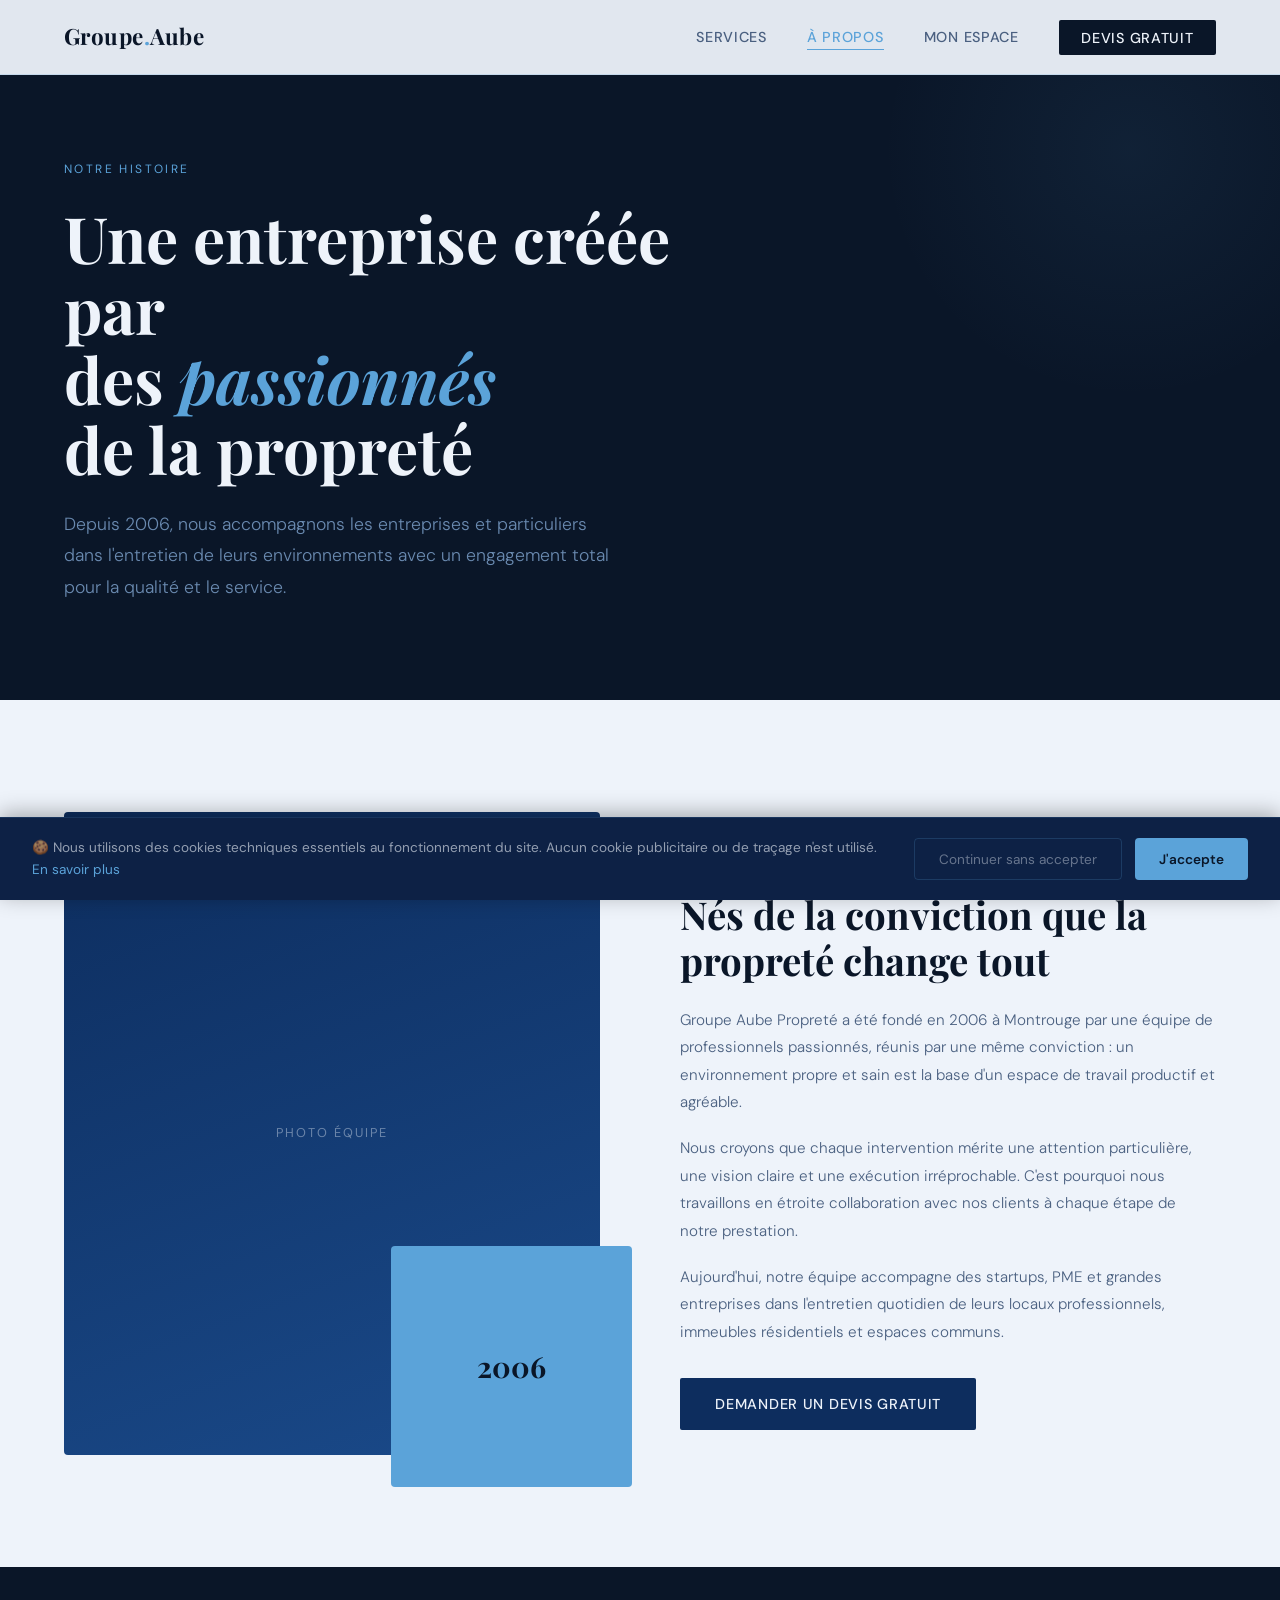
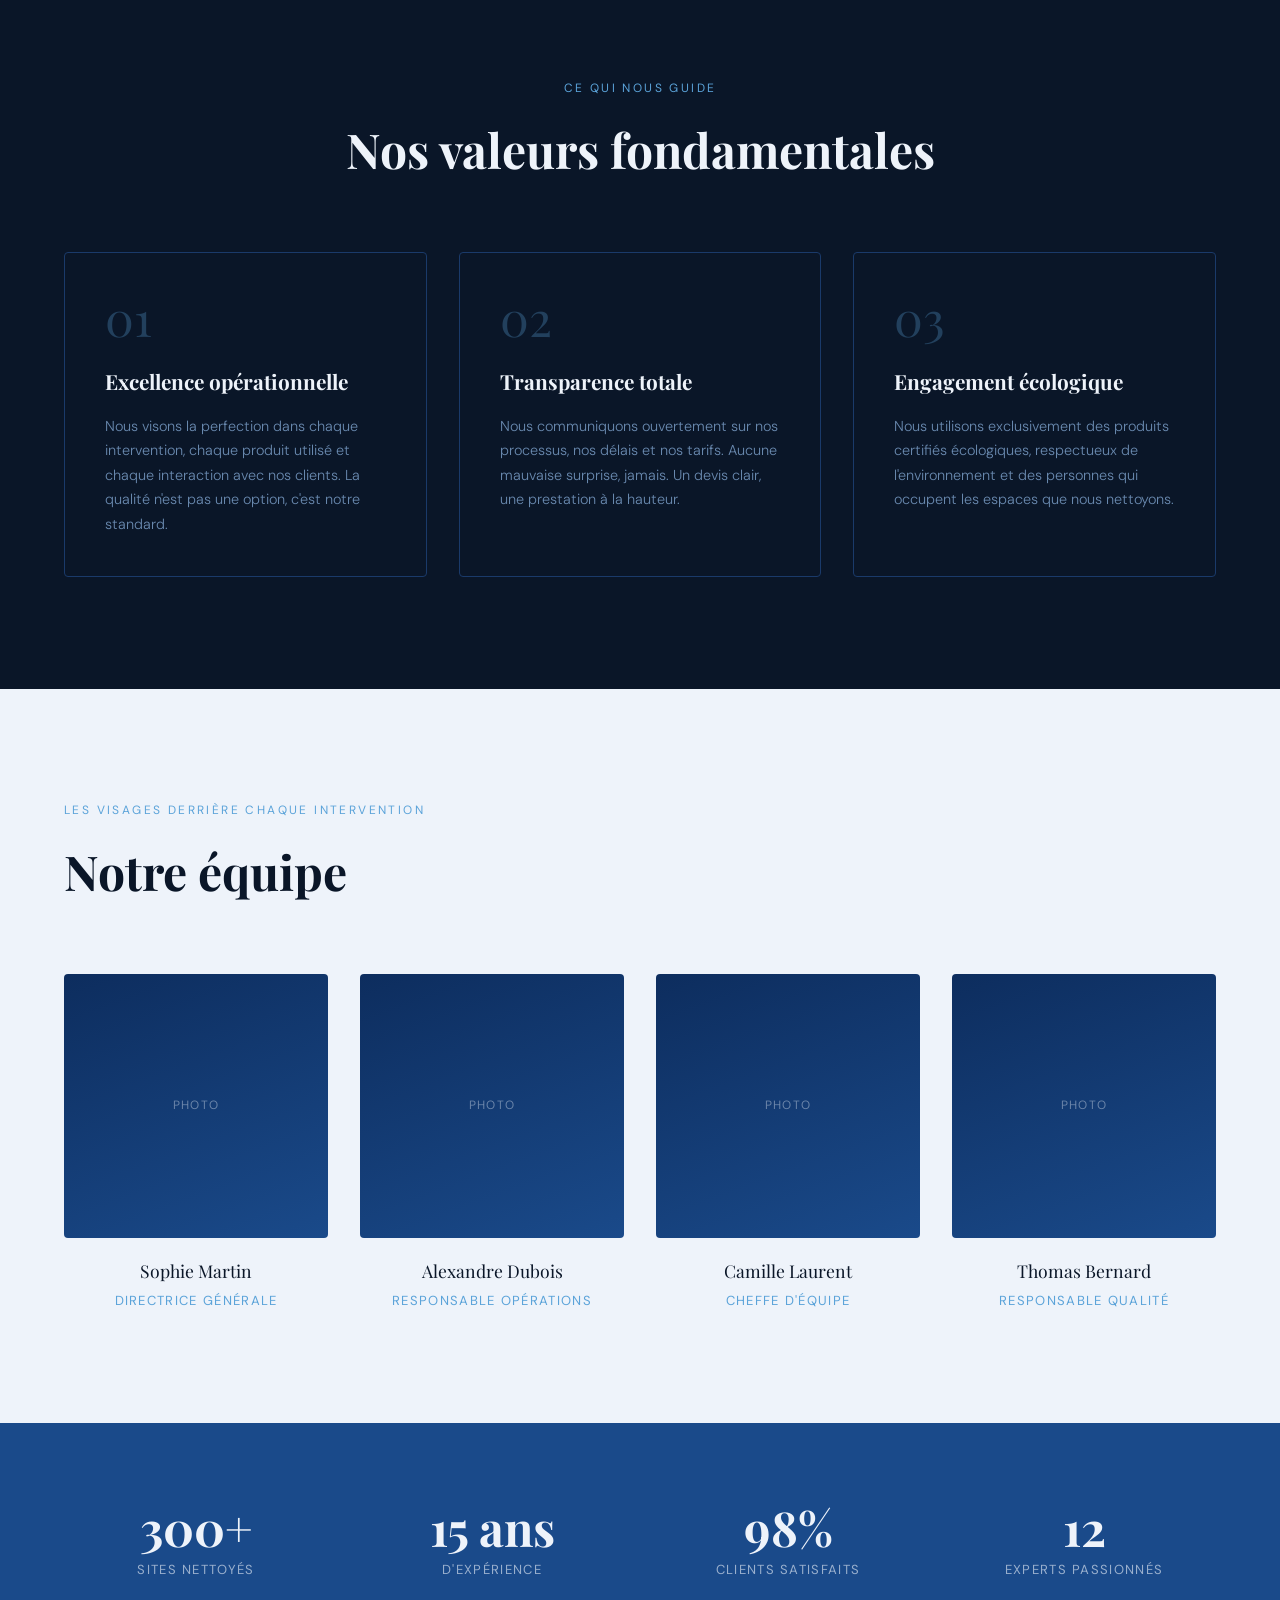
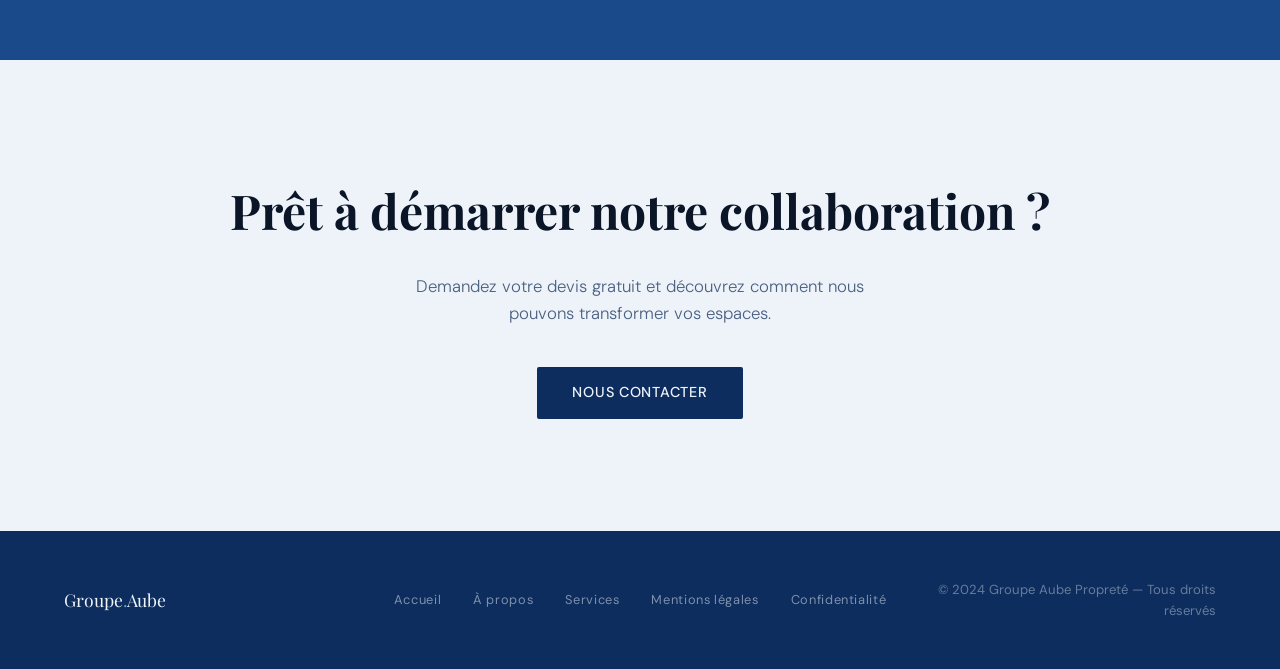
==== commit fcf4b272: "Jour 9 : Dashboard client corrige, espace client complet, RGPD, politique confidentialite" ====
--- a/about.html
+++ b/about.html
@@ -45,10 +45,8 @@
     <ul class="nav-links">
       <li><a href="index.html#services">Services</a></li>
       <li><a href="about.html" class="active">À propos</a></li>
-      <li><a href="services.html">Nos services</a></li>
       <li><a href="connexion.php">Mon espace</a></li>
       <li><a href="devis-pro.php" class="nav-cta">Devis gratuit</a></li>
-      <li><a href="devis-pro.php" class="nav-cta" style="margin-left:0.5rem; background:var(--or); color:var(--noir);">Devis Pro ✦</a></li>
     </ul>
   </nav>
 
--- a/assets/css/style.css
+++ b/assets/css/style.css
@@ -2602,4 +2602,11 @@
   .cookie-banner-btns { width: 100%; }
   .cookie-btn-accept,
   .cookie-btn-refuse { flex: 1; text-align: center; }
+}
+
+/* Fix dashboard client */
+.dash-body {
+  background: #070f1f;
+  min-height: 100vh;
+  color: var(--creme);
 }
